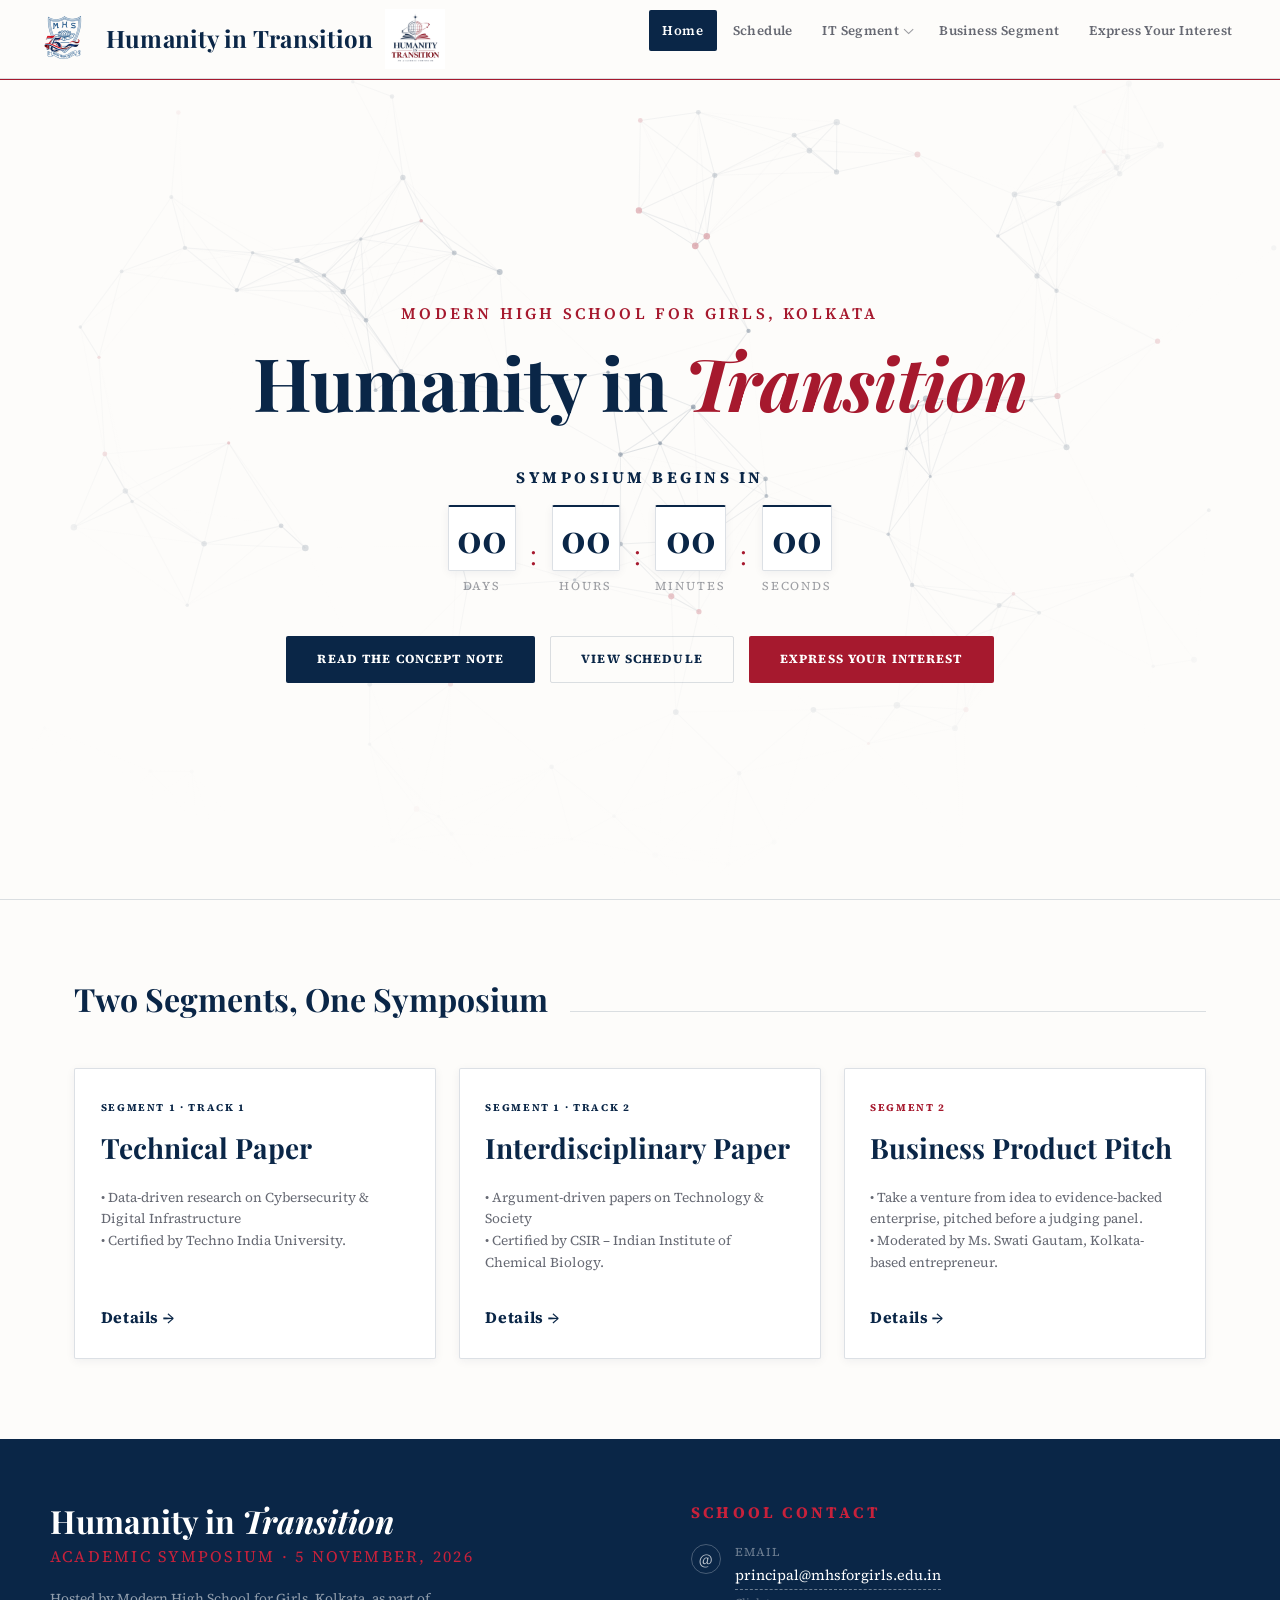
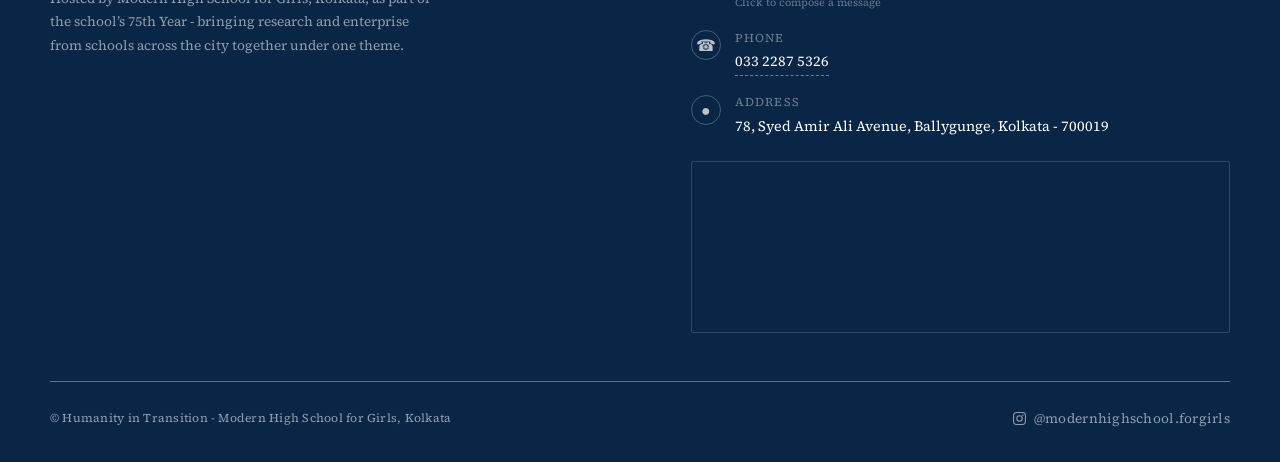
==== index.html @ e7a6ab99 "Add files via upload" ====
<!DOCTYPE html>
<html lang="en">
<head>
  <meta charset="UTF-8">
  <meta name="viewport" content="width=device-width, initial-scale=1.0">
  <title>Humanity in Transition - Academic Symposium</title>
  <meta name="description" content="Humanity in Transition — an Academic Symposium hosted by Modern High School for Girls, Kolkata, for its 75th year. 5 November 2026.">
  <link rel="icon" href="assets/mhs-75-crest-nav.png">
  <link href="https://cdn.jsdelivr.net/npm/bootstrap@5.3.3/dist/css/bootstrap.min.css" rel="stylesheet">
  <link rel="preconnect" href="https://fonts.googleapis.com">
  <link rel="preconnect" href="https://fonts.gstatic.com" crossorigin>
  <link rel="stylesheet" href="style.css">
</head>
<body>
  <nav class="site-nav">
    <div class="navbar">
      <a href="index.html" class="nav-brand">
        <img src="assets/mhs-75-crest-nav.png" alt="Modern High School for Girls — 75th Year Crest" class="nav-crest">
        <div class="nav-brand-text">
          <span class="nav-event-name">Humanity in Transition</span>
        </div>
        <img src="assets/as_logo.jpeg" alt="Academic Symposium Logo" class="nav-crest">
      </a>
      <ul class="nav-links" id="navLinks">
        <li><a href="index.html" class="nav-link active">Home</a></li>
        <li><a href="schedule.html" class="nav-link">Schedule</a></li>
        <li class="nav-dropdown">
          <a class="nav-link">IT Segment <span class="nav-caret"></span></a>
          <div class="nav-dropdown-menu">
            <a href="it-technical.html">
              <span class="dd-title">Technical Track</span>
              <span class="dd-desc">Cybersecurity &amp; Digital Infrastructure</span>
            </a>
            <div class="dd-divider"></div>
            <a href="it-interdisciplinary.html">
              <span class="dd-title">Interdisciplinary Track</span>
              <span class="dd-desc">Technology &amp; Society</span>
            </a>
          </div>
        </li>
        <li><a href="business.html" class="nav-link">Business Segment</a></li>
        <!-- <li><a href="schools.html" class="nav-link">Schools</a></li> -->
        <li><a href="registration.html" class="nav-link">Express Your Interest</a></li>
      </ul>
      <button class="nav-toggle" id="navToggle" onclick="toggleNav()" aria-label="Toggle menu">
        <span></span><span></span><span></span>
      </button>
    </div>
  </nav>
  <div class="page-wrapper">
    <!-- HOME HERO -->
    <section class="home-hero">
      <canvas id="dotfield"></canvas>
      <div class="hero-inner">
        <p class="hero-eyebrow">Modern High School for Girls, Kolkata</p>
        <h1 class="hero-title">Humanity in <em>Transition</em></h1>
        <br>
        <p class="countdown-label">Symposium Begins In</p>
        <div class="countdown">
          <div class="cd-unit"><div class="cd-box"><span class="cd-num" id="cd-days">00</span></div><div class="cd-label">Days</div></div>
          <div class="cd-sep">:</div>
          <div class="cd-unit"><div class="cd-box"><span class="cd-num" id="cd-hours">00</span></div><div class="cd-label">Hours</div></div>
          <div class="cd-sep">:</div>
          <div class="cd-unit"><div class="cd-box"><span class="cd-num" id="cd-mins">00</span></div><div class="cd-label">Minutes</div></div>
          <div class="cd-sep">:</div>
          <div class="cd-unit"><div class="cd-box"><span class="cd-num" id="cd-secs">00</span></div><div class="cd-label">Seconds</div></div>
        </div>

        <div class="hero-btns">
          <a href="assets/humanity-in-transition-concept-note.pdf" target="_blank" rel="noopener" class="btn btn-navy">Read the Concept Note</a>
          <a href="schedule.html" class="btn btn-outline">View Schedule</a>
          <a href="registration.html" class="btn btn-primary">Express Your interest</a>
        </div>
      </div>
    </section>

    <!-- TRACKS -->
    <section class="section">
      <div class="container-wide">
        <div class="section-head">
          <!-- <span class="num">01</span> -->
          <h2 class="section-title">Two Segments, One Symposium</h2>
          <div class="section-line"></div>
        </div>
        <!-- <p class="section-lede">The symposium is held in two parts on a single day - a Research, Technology &amp; Society segment in the morning, and a Business Product Pitch event in the afternoon. Explore each track below.</p> -->

        <div class="track-grid">
          <a class="track-card accent-navy fade-in" href="it-technical.html">
            <span class="track-tag">Segment 1 &middot; Track 1</span>
            <h3 class="track-name">Technical Paper</h3>
            <p class="track-desc">• Data-driven research on Cybersecurity &amp; Digital Infrastructure <br>• Certified by Techno India University.</p>
            <span class="track-arrow">Details &rarr;</span>
          </a>
          <a class="track-card accent-navy fade-in" href="it-interdisciplinary.html">
            <span class="track-tag">Segment 1 &middot; Track 2</span>
            <h3 class="track-name">Interdisciplinary Paper</h3>
            <p class="track-desc">• Argument-driven papers on Technology &amp; Society <br>• Certified by CSIR &ndash; Indian Institute of Chemical Biology.</p>
            <span class="track-arrow">Details &rarr;</span>
          </a>
          <a class="track-card accent-red fade-in" href="business.html">
            <span class="track-tag">Segment 2</span>
            <h3 class="track-name">Business Product Pitch</h3>
            <p class="track-desc">• Take a venture from idea to evidence-backed enterprise, pitched before a judging panel. <br>• Moderated by Ms. Swati Gautam, Kolkata-based entrepreneur.</p>
            <span class="track-arrow">Details &rarr;</span>
          </a>
        </div>
      </div>
    </section>

    <!-- GALLERY -->
    <!-- <section class="gallery-section">
      <div class="gallery-label">
        <p class="section-kicker">Gallery</p> 
        <h2 class="section-title">Moments from MHS</h2>
      </div>
      <div style="overflow:hidden;">
        <div class="marquee-track">
          <div class="gallery-tile placeholder"><span class="ph-mark">&#9670;</span><span class="ph-label">Opening Keynote</span></div>
          <div class="gallery-tile placeholder"><span class="ph-mark">&#9670;</span><span class="ph-label">Research Paper Presentations</span></div>
          <div class="gallery-tile placeholder"><span class="ph-mark">&#9670;</span><span class="ph-label">Business Pitch &amp; Judging</span></div>
          <div class="gallery-tile placeholder"><span class="ph-mark">&#9670;</span><span class="ph-label">MHS Campus</span></div>
          <div class="gallery-tile placeholder"><span class="ph-mark">&#9670;</span><span class="ph-label">75th Year Celebrations</span></div>
          <div class="gallery-tile placeholder"><span class="ph-mark">&#9670;</span><span class="ph-label">Closing Ceremony</span></div>
           duplicate set for seamless loop 
          <div class="gallery-tile placeholder"><span class="ph-mark">&#9670;</span><span class="ph-label">Opening Keynote</span></div>
          <div class="gallery-tile placeholder"><span class="ph-mark">&#9670;</span><span class="ph-label">Research Paper Presentations</span></div>
          <div class="gallery-tile placeholder"><span class="ph-mark">&#9670;</span><span class="ph-label">Business Pitch &amp; Judging</span></div>
          <div class="gallery-tile placeholder"><span class="ph-mark">&#9670;</span><span class="ph-label">MHS Campus</span></div>
          <div class="gallery-tile placeholder"><span class="ph-mark">&#9670;</span><span class="ph-label">75th Year Celebrations</span></div>
          <div class="gallery-tile placeholder"><span class="ph-mark">&#9670;</span><span class="ph-label">Closing Ceremony</span></div>
        </div>
      </div>
    </section> -->

    <!-- PARTICIPATING SCHOOLS -->
    <!-- <section class="schools-preview section-alt">
      <div class="schools-preview-head">
        <p class="section-kicker">20 Schools &middot; One Symposium</p> 
        <h2 class="section-title">Participating Schools</h2>
      </div>

      <div class="schools-marquee-row">
        <div class="schools-marquee-track">
          <div class="school-chip"><span class="chip-name">Modern High School for Girls</span></div>
          <div class="school-chip"><span class="chip-name">Don Bosco Park Circus</span></div>
          <div class="school-chip"><span class="chip-name">La Martiniere for Girls</span></div>
          <div class="school-chip"><span class="chip-name">MP Birla Foundation</span></div>
          <div class="school-chip"><span class="chip-name">Mahadevi Birla World Academy</span></div>
          <div class="school-chip"><span class="chip-name">St. Xavier's Collegiate School</span></div>
          <div class="school-chip"><span class="chip-name">The Heritage School</span></div>
          <div class="school-chip"><span class="chip-name">Calcutta International School</span></div>
          <div class="school-chip"><span class="chip-name">Garden High School</span></div>
          <div class="school-chip"><span class="chip-name">Queen of the Mission School - Salt Lake</span></div>
          <div class="school-chip"><span class="chip-name">Modern High School for Girls</span></div>
          <div class="school-chip"><span class="chip-name">Don Bosco Park Circus</span></div>
          <div class="school-chip"><span class="chip-name">La Martiniere for Girls</span></div>
          <div class="school-chip"><span class="chip-name">MP Birla Foundation</span></div>
          <div class="school-chip"><span class="chip-name">Mahadevi Birla World Academy</span></div>
          <div class="school-chip"><span class="chip-name">St. Xavier's Collegiate School</span></div>
          <div class="school-chip"><span class="chip-name">The Heritage School</span></div>
          <div class="school-chip"><span class="chip-name">Calcutta International School</span></div>
          <div class="school-chip"><span class="chip-name">Garden High School</span></div>
          <div class="school-chip"><span class="chip-name">Queen of the Mission School - Salt Lake</span></div>
        </div>
      </div>
      <div class="schools-marquee-row reverse">
        <div class="schools-marquee-track">
          <div class="school-chip"><span class="chip-name">Modern High School International</span></div>
          <div class="school-chip"><span class="chip-name">La Martiniere for Boys</span></div>
          <div class="school-chip"><span class="chip-name">DPS Ruby Park</span></div>
          <div class="school-chip"><span class="chip-name">Bhavan's Gangabux Kanoria Vidyamandir</span></div>
          <div class="school-chip"><span class="chip-name">Sushila Birla Girls' School</span></div>
          <div class="school-chip"><span class="chip-name">Birla High School</span></div>
          <div class="school-chip"><span class="chip-name">DPS Newtown</span></div>
          <div class="school-chip"><span class="chip-name">South City International School</span></div>
          <div class="school-chip"><span class="chip-name">Vivekananda Mission School</span></div>
          <div class="school-chip"><span class="chip-name">Laxmipat Singhania School</span></div>
          <div class="school-chip"><span class="chip-name">Modern High School International</span></div>
          <div class="school-chip"><span class="chip-name">La Martiniere for Boys</span></div>
          <div class="school-chip"><span class="chip-name">DPS Ruby Park</span></div>
          <div class="school-chip"><span class="chip-name">Bhavan's Gangabux Kanoria Vidyamandir</span></div>
          <div class="school-chip"><span class="chip-name">Sushila Birla Girls' School</span></div>
          <div class="school-chip"><span class="chip-name">Birla High School</span></div>
          <div class="school-chip"><span class="chip-name">DPS Newtown</span></div>
          <div class="school-chip"><span class="chip-name">South City International School</span></div>
          <div class="school-chip"><span class="chip-name">Vivekananda Mission School</span></div>
          <div class="school-chip"><span class="chip-name">Laxmipat Singhania School</span></div>
        </div>
      </div>

      <div class="schools-preview-cta">
        <p>Invitations have gone out to twenty schools across Kolkata to compete across both tracks of the symposium.</p>
        <a href="schools.html" class="btn btn-outline">View All Schools &rarr;</a>
      </div>
    </section> -->

  <footer class="site-footer">
    <div class="footer-inner">
      <div>
        <div class="footer-brand">
          <!-- <img src="assets/mhs-75-crest-nav.png" class="footer-crest" alt="MHS Crest"> -->
          <div>
            <div class="footer-event-name">Humanity in <i>Transition</i></div>
            <div class="footer-event-sub">Academic Symposium &middot; 5 November, 2026</div>
          </div>
        </div>
        <p class="footer-desc">Hosted by Modern High School for Girls, Kolkata, as part of the school&rsquo;s 75th Year - bringing research and enterprise from schools across the city together under one theme.</p>
        <!-- <p class="footer-social-line">Read the <a href="assets/humanity-in-transition-concept-note.pdf" target="_blank" rel="noopener">concept note</a> or view the <a href="schools.html">participating schools</a>.</p> -->
      </div>
      <div class="footer-contact">
        <h4>School Contact</h4>
        <div class="contact-rows">
          <div class="contact-row">
            <span class="contact-icon">@</span>
            <div class="contact-body">
              <span class="contact-label">Email</span>
              <a href="mailto:principal@mhsforgirls.edu.in?subject=Humanity%20in%20Transition%20%E2%80%94%20Enquiry" class="contact-value link">principal@mhsforgirls.edu.in</a>
              <span class="contact-hint">Click to compose a message</span>
            </div>
          </div>
          <div class="contact-row">
            <span class="contact-icon">&#9742;</span>
            <div class="contact-body">
              <span class="contact-label">Phone</span>
              <a href="tel:+913322875326" class="contact-value link">033 2287 5326</a>
            </div>
          </div>
          <div class="contact-row">
            <span class="contact-icon">&#9679;</span>
            <div class="contact-body">
              <span class="contact-label">Address</span>
              <span class="contact-value">78, Syed Amir Ali Avenue, Ballygunge, Kolkata - 700019</span>
            </div>
          </div>
        </div>
        <div class="footer-map">
          <iframe src="https://www.google.com/maps?q=Modern+High+School+for+Girls,+78+Syed+Amir+Ali+Avenue,+Ballygunge,+Kolkata,+700019&output=embed" loading="lazy" referrerpolicy="no-referrer-when-downgrade" title="Modern High School for Girls location map"></iframe>
        </div>
      </div>
    </div>
    <div class="footer-bottom">
      <span class="footer-copy">&copy; Humanity in Transition - Modern High School for Girls, Kolkata</span>
      <a href="https://www.instagram.com/modernhighschool.forgirls/" target="_blank" rel="noopener" class="footer-handle">
        <svg class="insta-icon" viewBox="0 0 24 24" fill="none" stroke="currentColor" stroke-width="1.7">
          <rect x="2.5" y="2.5" width="19" height="19" rx="5"/>
          <circle cx="12" cy="12" r="4.3"/>
          <circle cx="17.4" cy="6.6" r="1.1" fill="currentColor" stroke="none"/>
        </svg>
        @modernhighschool.forgirls
      </a>
    </div>
  </footer>
  </div>
  <script src="https://cdn.jsdelivr.net/npm/bootstrap@5.3.3/dist/js/bootstrap.bundle.min.js"></script>
  <script src="common.js"></script>
  <script>startCountdown('2026-11-05T09:00:00+05:30');</script>
</body>
</html>
---- style.css ----
@import url('https://fonts.googleapis.com/css2?family=Playfair+Display:ital,wght@0,500;0,600;0,700;0,900;1,500;1,600&family=Source+Serif+4:ital,wght@0,400;0,500;0,600;0,700;1,400&display=swap');

/* =====================================================
   TOKENS
===================================================== */
:root {
  --white:      #ffffff;
  --paper:      #fdfcfa;
  --paper-2:    #f6f4ef;
  --ink:        #171c2b;
  --ink-soft:   rgba(23,28,43,0.66);
  --ink-dim:    rgba(23,28,43,0.42);

  --navy:       #0a2647;
  --navy-mid:   #123b66;
  --navy-soft:  rgba(10,38,71,0.08);
  --blue:       #1f4e89;

  --red:        #a6192e;
  --red-dark:   #7d0f21;
  --red-light:  #c8213b;
  --red-light-very:  #eb9aa6;
  --red-soft:   rgba(166,25,46,0.08);

  --line:       rgba(10,38,71,0.14);
  --line-soft:  rgba(10,38,71,0.08);

  --font-display: 'Playfair Display', 'Times New Roman', serif;
  --font-body:    'Source Serif 4', 'Georgia', serif;

  --shadow-sm: 0 2px 10px rgba(10,38,71,0.06);
  --shadow-md: 0 10px 30px rgba(10,38,71,0.10);
  --shadow-lg: 0 24px 60px rgba(10,38,71,0.14);
}

*, *::before, *::after { box-sizing: border-box; margin: 0; padding: 0; }
html { scroll-behavior: smooth; }
body {
  font-family: var(--font-body);
  background: var(--paper);
  color: var(--ink);
  overflow-x: hidden;
  -webkit-font-smoothing: antialiased;
  line-height: 1.65;
}
img { max-width: 100%; display: block; }
a { color: inherit; }
::selection { background: var(--red); color: var(--white); }

.container-narrow { max-width: 860px; margin: 0 auto; padding: 0 1.5rem; }
.container-wide   { max-width: 1180px; margin: 0 auto; padding: 0 1.5rem; }

/* =====================================================
   NAVIGATION
===================================================== */
.site-nav {
  position: fixed; top: 0; left: 0; right: 0; z-index: 1000;
  background: rgba(253,252,250,0.98);
  border-bottom: 1px solid var(--line);
  box-shadow: 0 1px 0 var(--red);
}
.site-nav .navbar {
  max-width: 1260px; margin: 0 auto;
  padding: 0.55rem 1.5rem;
  display: flex; align-items: center; justify-content: space-between;
  min-height: 76px;
}
.nav-brand {
  display: flex; align-items: center; gap: 0.75rem;
  text-decoration: none; flex-shrink: 0;
}
.nav-crest { height: 60px; width: 60px; object-fit: contain; flex-shrink: 0; }
.nav-brand-text { display: flex; flex-direction: column; line-height: 1.15; }
.nav-event-name {
  font-family: var(--font-display); font-weight: 700;
  font-size: 1.5rem; color: var(--navy); letter-spacing: 0.01em;
}
.nav-event-sub {
  font-size: 0.62rem; letter-spacing: 0.14em; text-transform: uppercase;
  color: var(--red); font-weight: 600; margin-top: 1px;
}

.nav-links {
  display: flex; align-items: center; gap: 0.15rem; list-style: none;
}
.nav-links > li { position: relative; }
.nav-links a.nav-link {
  display: inline-block;
  color: var(--ink-soft); text-decoration: none;
  font-size: 0.82rem; font-weight: 600;
  letter-spacing: 0.03em;
  padding: 0.6rem 0.85rem;
  border-radius: 2px;
  transition: color 0.2s, background 0.2s;
}
.nav-links a.nav-link:hover { color: var(--navy); background: var(--navy-soft); }
.nav-links a.nav-link.active { color: var(--white); background: var(--navy); }

/* dropdown */
.nav-dropdown { position: relative; }
.nav-dropdown > .nav-link {
  display: inline-flex; align-items: center; gap: 0.35rem;
  cursor: pointer;
}
.nav-caret { display: inline-block; width: 7px; height: 7px; border-right: 1.5px solid currentColor; border-bottom: 1.5px solid currentColor; transform: rotate(45deg) translateY(-3px); transition: transform 0.2s; opacity: 0.65; flex-shrink: 0; }
.nav-dropdown:hover .nav-caret, .nav-dropdown.open .nav-caret { transform: rotate(-135deg) translateY(2px); }
.nav-dropdown-menu {
  position: absolute; top: calc(100% + 10px); left: 50%; transform: translateX(-50%) translateY(4px);
  background: var(--white);
  border: 1px solid var(--line);
  border-top: 2px solid var(--red);
  box-shadow: var(--shadow-lg);
  min-width: 260px;
  padding: 0.5rem;
  opacity: 0; visibility: hidden; pointer-events: none;
  transition: opacity 0.18s ease, transform 0.18s ease, visibility 0.18s;
  z-index: 20;
}
.nav-dropdown:hover .nav-dropdown-menu,
.nav-dropdown.open .nav-dropdown-menu {
  opacity: 1; visibility: visible; pointer-events: auto; transform: translateX(-50%) translateY(0);
}
.nav-dropdown-menu a {
  display: flex; flex-direction: column; gap: 0.15rem;
  padding: 0.75rem 0.9rem; text-decoration: none; border-radius: 2px;
  transition: background 0.15s;
}
.nav-dropdown-menu a:hover { background: var(--paper-2); }
.nav-dropdown-menu .dd-title {
  font-family: var(--font-display); font-weight: 700; font-size: 0.95rem; color: var(--navy);
}
.nav-dropdown-menu .dd-desc { font-size: 0.72rem; color: var(--ink-dim); line-height: 1.4; }
.nav-dropdown-menu .dd-divider { height: 1px; background: var(--line-soft); margin: 0.3rem 0.2rem; }

.nav-toggle {
  display: none; flex-direction: column; gap: 5px;
  width: 30px; height: 30px; align-items: center; justify-content: center;
  border: none; background: none; cursor: pointer; flex-shrink: 0;
}
.nav-toggle span { width: 22px; height: 2px; background: var(--navy); border-radius: 2px; transition: all 0.25s; }
.nav-toggle.is-open span:nth-child(1) { transform: translateY(7px) rotate(45deg); }
.nav-toggle.is-open span:nth-child(2) { opacity: 0; }
.nav-toggle.is-open span:nth-child(3) { transform: translateY(-7px) rotate(-45deg); }

.page-wrapper { padding-top: 76px; min-height: 100vh; }

/* =====================================================
   HOME HERO
===================================================== */
.home-hero {
  position: relative;
  min-height: calc(100vh - 76px);
  display: flex; align-items: center;
  background: var(--paper);
  border-bottom: 1px solid var(--line);
  overflow: hidden;
  padding: 3.5rem 1.5rem 3rem;
}
.home-hero canvas#dotfield { position: absolute; inset: 0; width: 100%; height: 100%; z-index: 0; }
.home-hero::after {
  content: '';
  position: absolute; inset: 0;
  background: radial-gradient(ellipse 70% 60% at 50% 38%, rgba(253,252,250,0.35) 0%, rgba(253,252,250,0.92) 72%, var(--paper) 100%);
  z-index: 1; pointer-events: none;
}
.hero-inner {
  position: relative; z-index: 2;
  max-width: 900px; margin: 0 auto; text-align: center;
}
.hero-crest { height: 118px; width: 118px; object-fit: contain; margin: 0 auto 1.4rem; }
.hero-eyebrow {
  font-size: 1rem; letter-spacing: 0.2em; text-transform: uppercase;
  color: var(--red); font-weight: 600; margin-bottom: 1rem;
}
.hero-title {
  font-family: var(--font-display); font-weight: 700;
  font-size: clamp(2.6rem, 6.4vw, 4.6rem);
  color: var(--navy); line-height: 1.06; letter-spacing: -0.01em;
  margin-bottom: 1.1rem;
}
.hero-title em { font-style: italic; color: var(--red); }
.hero-rule {
  width: 72px; height: 3px; margin: 0 auto 1.3rem; background: var(--red);
  position: relative;
}
.hero-rule::before, .hero-rule::after {
  content: ''; position: absolute; top: -2px; width: 5px; height: 7px; background: var(--navy);
}
.hero-rule::before { left: -14px; } .hero-rule::after { right: -14px; }
.hero-subtitle {
  font-size: 1.08rem; color: var(--ink-soft); line-height: 1.75;
  max-width: 620px; margin: 0 auto 0.6rem;
}
.hero-meta {
  font-size: 0.88rem; color: var(--ink-dim);
  letter-spacing: 0.03em; margin-bottom: 2.4rem;
}
.hero-meta strong { color: var(--navy); font-weight: 600; }

.countdown-label {
  font-size: 1rem; letter-spacing: 0.22em; text-transform: uppercase;
  color: var(--navy); font-weight: 700; margin-bottom: 0.9rem;
}
.countdown { display: flex; gap: 0.9rem; justify-content: center; margin-bottom: 2.4rem; }
.cd-unit { text-align: center; }
.cd-box {
  background: var(--white);
  border: 1px solid var(--line);
  border-top: 2px solid var(--navy);
  border-radius: 2px; padding: 0.7rem 0.4rem 0.6rem; min-width: 68px;
  box-shadow: var(--shadow-sm);
}
.cd-num {
  font-family: var(--font-display); font-weight: 700;
  font-size: clamp(1.6rem, 4vw, 2.4rem); color: var(--navy); line-height: 1;
}
.cd-sep { font-family: var(--font-display); font-size: 1.6rem; color: var(--red); align-self: center; padding-top: 0.4rem; }
.cd-label { font-size: 0.75rem; letter-spacing: 0.16em; text-transform: uppercase; color: var(--ink-dim); margin-top: 0.4rem; }

.hero-btns { display: flex; gap: 0.9rem; justify-content: center; flex-wrap: wrap; }
.btn {
  display: inline-flex; align-items: center; gap: 0.5rem;
  padding: 0.85rem 1.9rem; border-radius: 2px;
  font-size: 0.78rem; font-weight: 700; letter-spacing: 0.09em; text-transform: uppercase;
  text-decoration: none; cursor: pointer; transition: all 0.2s; border: 1px solid transparent;
}
.btn-primary { background: var(--red); color: var(--white); }
.btn-primary:hover { background: var(--red-dark); }
.btn-navy { background: var(--navy); color: var(--white); }
.btn-navy:hover { background: var(--navy-mid); }
.btn-outline { background: transparent; color: var(--navy); border-color: var(--line); }
.btn-outline:hover { border-color: var(--navy); background: var(--navy-soft); }
.btn-outline-white { background: transparent; color: var(--white); border-color: rgba(255,255,255,0.4); }
.btn-outline-white:hover { border-color: var(--white); background: rgba(255,255,255,0.08); }
.btn-block { width: 100%; justify-content: center; }

/* =====================================================
   SECTION SCAFFOLDING
===================================================== */
.section { padding: 5rem 1.5rem; }
.section-tight { padding: 3.5rem 1.5rem; }
.section-alt { background: var(--paper-2); border-top: 1px solid var(--line); border-bottom: 1px solid var(--line); }
.section-navy { background: var(--navy); color: rgba(255,255,255,0.92); }
.section-head { display: flex; align-items: baseline; gap: 1.4rem; margin-bottom: 2.6rem; }
.section-head .num { font-family: var(--font-display); font-weight: 700; font-size: 1.1rem; color: var(--red); flex-shrink: 0; }
.section-title {
  font-family: var(--font-display); font-weight: 700;
  font-size: clamp(1.5rem, 3vw, 2rem); color: var(--navy);
}
.section-navy .section-title { color: var(--white); }
.section-line { flex: 1; height: 1px; background: var(--line); }
.section-navy .section-line { background: rgba(255,255,255,0.18); }
.section-kicker {
  font-size: 0.72rem; letter-spacing: 0.2em; text-transform: uppercase;
  color: var(--red); font-weight: 700; margin-bottom: 0.7rem;
}
.section-lede { color: var(--ink-soft); font-size: 1rem; max-width: 680px; margin-bottom: 2.4rem; line-height: 1.75; }

/* =====================================================
   TRACK CARDS (home)
===================================================== */
.track-grid { display: grid; grid-template-columns: repeat(3, 1fr); gap: 1.4rem; }
.track-card {
  background: var(--white); border: 1px solid var(--line);
  border-radius: 2px; padding: 1.9rem 1.6rem 1.7rem;
  text-decoration: none; display: flex; flex-direction: column; gap: 0.9rem;
  position: relative; overflow: hidden;
  transition: transform 0.25s ease, box-shadow 0.25s ease, border-color 0.25s ease;
  box-shadow: var(--shadow-sm);
}
.track-card::before {
  content: ''; position: absolute; top: 0; left: 0; right: 0; height: 3px; background: var(--navy);
  transform: scaleX(0); transform-origin: left; transition: transform 0.3s ease;
}
.track-card:hover { transform: translateY(-5px); box-shadow: var(--shadow-md); border-color: rgba(10,38,71,0.22); }
.track-card:hover::before { transform: scaleX(1); }
.track-card.accent-red::before { background: var(--red); }
.track-tag {
  font-size: 0.64rem; letter-spacing: 0.16em; text-transform: uppercase; font-weight: 700;
  color: var(--red); 
}
.track-card.accent-navy .track-tag { color: var(--navy); }
.track-name {
  font-family: var(--font-display); font-weight: 700; font-size: 1.75rem; color: var(--navy); line-height: 1.2;
}
.track-desc { font-size: 0.85rem; color: var(--ink-soft); line-height: 1.6; flex: 1; }
.track-arrow { font-size: 1rem; font-weight: 700; color: var(--navy); letter-spacing: 0.04em; }

/* =====================================================
   GALLERY MARQUEE
===================================================== */
.gallery-section { padding: 4rem 0; background: var(--navy); overflow: hidden; }
.gallery-label { text-align: center; margin-bottom: 2rem; }
.gallery-label .section-kicker { color: rgba(255,255,255,0.55); }
.gallery-label .section-title { color: var(--white); }
.marquee-track { display: flex; gap: 1.1rem; width: max-content; animation: marquee 38s linear infinite; }
.marquee-track:hover { animation-play-state: paused; }
@keyframes marquee { 0% { transform: translateX(0); } 100% { transform: translateX(-50%); } }
.gallery-tile {
  width: 300px; height: 210px; border-radius: 2px; flex-shrink: 0; position: relative;
  overflow: hidden; border: 1px solid rgba(255,255,255,0.14);
  display: flex; align-items: flex-end; padding: 1rem;
}
.gallery-tile img { position: absolute; inset: 0; width: 100%; height: 100%; object-fit: cover; opacity: 0.9; }
.gallery-tile .tile-caption {
  position: relative; z-index: 1; font-size: 0.68rem; letter-spacing: 0.08em;
  text-transform: uppercase; color: rgba(255,255,255,0.9); font-weight: 600;
  text-shadow: 0 1px 6px rgba(0,0,0,0.6);
}
.gallery-tile.placeholder {
  align-items: center; justify-content: center; flex-direction: column; gap: 0.4rem;
}
.gallery-tile.placeholder .ph-mark { font-family: var(--font-display); font-size: 1.6rem; color: rgba(255,255,255,0.28); }
.gallery-tile.placeholder .ph-label {
  font-size: 0.62rem; letter-spacing: 0.14em; text-transform: uppercase; color: rgba(255,255,255,0.4);
}

/* =====================================================
   CONCEPT NOTE PANEL
===================================================== */
.concept-panel {
  display: flex; align-items: center; justify-content: space-between; gap: 2rem;
  background: var(--white); border: 1px solid var(--line); border-left: 4px solid var(--red);
  padding: 2rem 2.4rem; box-shadow: var(--shadow-sm); flex-wrap: wrap;
}
.concept-panel .cp-text h3 {
  font-family: var(--font-display); font-weight: 700; font-size: 1.3rem; color: var(--navy); margin-bottom: 0.4rem;
}
.concept-panel .cp-text p { font-size: 0.86rem; color: var(--ink-soft); max-width: 480px; }

/* =====================================================
   SCHOOLS PREVIEW (home) — scrolling name strip
===================================================== */
.schools-preview { padding: 4.4rem 0; overflow: hidden; }
.schools-preview-head { text-align: center; margin-bottom: 2.2rem; }
.schools-marquee-row { overflow: hidden; margin-bottom: 2.4rem; }
.schools-marquee-row.reverse .schools-marquee-track { animation-direction: reverse; }
.schools-marquee-track {
  display: flex; gap: 0.9rem; width: max-content;
  animation: marquee 60s linear infinite;
}
.schools-marquee-row:hover .schools-marquee-track { animation-play-state: paused; }
.school-chip {
  display: flex; align-items: center; gap: 0.6rem;
  background: var(--white); border: 1px solid var(--line);
  border-radius: 2px; padding: 0.75rem 1.3rem; flex-shrink: 0;
  white-space: nowrap;
}
.school-chip .chip-index {
  font-family: var(--font-display); font-weight: 700; font-size: 0.75rem; color: var(--red);
}
.school-chip .chip-name { font-size: 0.86rem; color: var(--navy); font-weight: 600; }
.school-chip.host { background: var(--navy); border-color: var(--navy); }
.school-chip.host .chip-index { color: var(--red-light); }
.school-chip.host .chip-name { color: var(--white); }
.schools-preview-cta { text-align: center; }
.schools-preview-cta p { font-size: 0.88rem; color: var(--ink-soft); margin-bottom: 1.2rem; }

/* =====================================================
   STATS STRIP
===================================================== */
.stats-strip { display: grid; grid-template-columns: repeat(4, 1fr); gap: 1px; background: var(--line); border: 1px solid var(--line); }
.stat-cell { background: var(--white); padding: 2rem 1.5rem; text-align: center; }
.stat-num { font-family: var(--font-display); font-weight: 700; font-size: 2.4rem; color: var(--navy); line-height: 1; }
.stat-label { font-size: 0.68rem; letter-spacing: 0.12em; text-transform: uppercase; color: var(--ink-dim); margin-top: 0.6rem; }

/* =====================================================
   FOOTER
===================================================== */
.site-footer { background: var(--navy); color: rgba(255,255,255,0.72); padding: 4rem 1.5rem 0; }
.footer-inner {
  max-width: 1180px; margin: 0 auto;
  display: grid; grid-template-columns: 1.1fr 1fr; gap: 3rem; align-items: start;
  padding-bottom: 3rem;
}
.footer-brand { display: flex; align-items: center; gap: 0.9rem; margin-bottom: 1.1rem; }
.footer-crest { height: 52px; width: 52px; object-fit: contain; }
.footer-event-name { font-family: var(--font-display); font-weight: 700; font-size: 2rem; color: var(--white); line-height: 1.15; }
.footer-event-sub { font-size: 1rem; letter-spacing: 0.14em; text-transform: uppercase; color: var(--red-light); margin-top: 0.2rem; }
.footer-desc { font-size: 0.85rem; line-height: 1.75; color: rgba(255,255,255,0.55); max-width: 380px; margin-bottom: 1.4rem; }
.footer-social-line { font-size: 1rem; color: rgba(255,255,255,0.55); }
.footer-social-line a { color: var(--white); text-decoration: none; border-bottom: 1px solid rgba(255,255,255,0.35); transition: border-color 0.2s; }
.footer-social-line a:hover { border-color: var(--red-light); }

.footer-contact h4 {
  font-size: 1rem; letter-spacing: 0.2em; text-transform: uppercase; color: var(--red-light);
  font-weight: 700; margin-bottom: 1.3rem;
}
.contact-rows { display: flex; flex-direction: column; gap: 1.1rem; margin-bottom: 1.4rem; }
.contact-row { display: flex; gap: 0.85rem; align-items: flex-start; }
.contact-icon {
  width: 30px; height: 30px; border: 1px solid rgba(255,255,255,0.25); border-radius: 50%;
  display: flex; align-items: center; justify-content: center; flex-shrink: 0; margin-top: 0.1rem;
  font-size: 1rem;
}
.contact-row .contact-body { display: flex; flex-direction: column; gap: 0.1rem; }
.contact-label { font-size: 0.75rem; letter-spacing: 0.1em; text-transform: uppercase; color: rgba(255,255,255,0.4); }
.contact-value { font-size: 0.9rem; color: var(--white); text-decoration: none; }
.contact-value.link { border-bottom: 1px dashed rgba(255,255,255,0.4); padding-bottom: 1px; transition: border-color 0.2s, color 0.2s; }
.contact-value.link:hover { border-color: var(--red-light); color: var(--red-light); }
.contact-hint { font-size: 0.66rem; color: rgba(255,255,255,0.38); margin-top: 0.15rem; }

.footer-map { border: 1px solid rgba(255,255,255,0.16); border-radius: 2px; overflow: hidden; margin-top: 0.4rem; }
.footer-map iframe { width: 100%; height: 170px; display: block; filter: grayscale(0.35) contrast(1.05); }

.footer-bottom {
  max-width: 1180px; margin: 0 auto; padding: 1.6rem 0 2rem;
  border-top: 1px solid rgba(255,255,255,0.35);
  display: flex; justify-content: space-between; align-items: center; flex-wrap: wrap; gap: 0.7rem;
}
.footer-copy { font-size: 0.75rem; color: rgba(255,255,255,0.55); letter-spacing: 0.02em; }
.footer-handle-wrap { display: flex; align-items: center; gap: 0.5rem; }
.footer-handle {
  display: inline-flex; align-items: center; gap: 0.45rem;
  font-size: 0.85rem; color: rgba(255,255,255,0.55); letter-spacing: 0.02em;
  text-decoration: none; transition: color 0.2s;
}
.footer-handle:hover { color: var(--white); }
.footer-handle .insta-icon { width: 15px; height: 15px; flex-shrink: 0; }
.footer-handle strong { color: var(--white); font-weight: 600; }

/* =====================================================
   SUB-PAGE HERO (tracks / schedule / registration / schools)
===================================================== */
.page-hero {
  background: var(--navy); color: var(--white);
  padding: 3.6rem 1.5rem 2.6rem; border-bottom: 3px solid var(--red);
  position: relative; overflow: hidden;
}
.page-hero-inner { max-width: 1180px; margin: 0 auto; position: relative; z-index: 1; }
.back-link {
  display: inline-flex; align-items: center; gap: 0.4rem;
  color: rgba(255,255,255,0.55); text-decoration: none;
  font-size: 0.72rem; letter-spacing: 0.1em; text-transform: uppercase;
  margin-bottom: 1.4rem; transition: color 0.2s;
}
.back-link:hover { color: var(--white); }
.page-eyebrow {
  display: inline-block; font-size: 0.72rem; letter-spacing: 0.18em; text-transform: uppercase;
  font-weight: 700; color: var(--red-light-very);
  padding-bottom: 0.5rem; border-bottom: 2px solid var(--red-light-very); margin-bottom: 0.9rem;
}
.page-title { font-family: var(--font-display); font-weight: 700; font-size: clamp(2.1rem, 5vw, 3.1rem); line-height: 1.08; margin-bottom: 0.9rem; }
.page-lede { color: rgba(255,255,255,0.7); font-size: 0.96rem; max-width: 640px; line-height: 1.7; }
.page-stats { display: flex; flex-wrap: wrap; gap: 0.6rem; margin-top: 1.6rem; }
.stat-pill {
  background: rgba(255,255,255,0.08); border: 1px solid rgba(255,255,255,0.18);
  border-radius: 2px; padding: 0.5rem 1rem; font-size: 0.78rem; color: rgba(255,255,255,0.85);
}
.stat-pill strong { color: var(--white); }

.page-content { max-width: 900px; margin: 0 auto; padding: 3.4rem 1.5rem 5rem; }
.page-content.wide { max-width: 1180px; }

.content-block { margin-bottom: 3.2rem; }
.content-block h3 {
  font-family: var(--font-display); font-weight: 700; font-size: 1.25rem; color: var(--navy);
  margin-bottom: 1.3rem; padding-bottom: 0.7rem; border-bottom: 1px solid var(--line);
}
.content-block .block-note { font-size: 0.85rem; color: var(--ink-soft); margin-bottom: 1.2rem; line-height: 1.75; }

.rules-list { list-style: none; display: flex; flex-direction: column; gap: 1rem; counter-reset: rule; }
.rules-list li {
  display: flex; gap: 1rem; font-size: 0.92rem; line-height: 1.7; color: var(--ink-soft);
  counter-increment: rule;
}
.rules-list li::before {
  content: counter(rule); flex-shrink: 0; font-family: var(--font-display); font-weight: 700;
  color: var(--red); font-size: 0.8rem; width: 22px; height: 22px; border: 1px solid var(--red);
  border-radius: 50%; display: flex; align-items: center; justify-content: center; margin-top: 0.15rem;
}
.rules-list.plain li::before { content: '—'; border: none; color: var(--navy); width: auto; }

.judging-grid { display: grid; grid-template-columns: repeat(auto-fill, minmax(200px, 1fr)); gap: 0.9rem; }
.judging-item { background: var(--white); border: 1px solid var(--line); border-left: 3px solid var(--navy); padding: 1rem 1.2rem; }
.judging-item .num { font-family: var(--font-display); font-weight: 700; font-size: 1.3rem; color: rgba(10,38,71,0.22); line-height: 1; margin-bottom: 0.35rem; }
.judging-item p { font-size: 0.83rem; font-weight: 600; color: var(--ink); line-height: 1.4; }

.approach-grid { display: grid; grid-template-columns: repeat(auto-fit, minmax(260px, 1fr)); gap: 1.1rem; }
.approach-card { background: var(--white); border: 1px solid var(--line); padding: 1.4rem 1.5rem; border-top: 3px solid var(--red); }
.approach-card h4 { font-family: var(--font-display); font-size: 1.02rem; color: var(--navy); margin-bottom: 0.55rem; }
.approach-card p { font-size: 0.83rem; color: var(--ink-soft); line-height: 1.65; }

.question-list { list-style: none; display: flex; flex-direction: column; gap: 0.9rem; }
.question-list li {
  font-size: 0.88rem; color: var(--ink-soft); line-height: 1.65; padding: 0.9rem 1.1rem;
  background: var(--paper-2); border-left: 3px solid var(--navy); font-style: italic;
}

.template-steps { list-style: none; counter-reset: step; display: flex; flex-direction: column; }
.template-steps li {
  counter-increment: step; display: flex; gap: 1rem; padding: 0.85rem 0; font-size: 0.88rem; color: var(--ink-soft);
  border-bottom: 1px solid var(--line-soft);
}
.template-steps li:last-child { border-bottom: none; }
.template-steps li::before {
  content: counter(step, decimal-leading-zero); font-family: var(--font-display); font-weight: 700;
  color: var(--navy); font-size: 0.82rem; flex-shrink: 0; width: 28px;
}

.mandatory-grid { display: grid; grid-template-columns: repeat(auto-fill, minmax(230px, 1fr)); gap: 0.9rem; }
.mandatory-item { background: var(--white); border: 1px solid var(--line); padding: 1.1rem 1.2rem; display: flex; gap: 0.8rem; align-items: flex-start; }
.mandatory-item .m-mark { color: var(--red); font-family: var(--font-display); font-weight: 700; flex-shrink: 0; }
.mandatory-item .m-body strong { display: block; font-size: 0.85rem; color: var(--navy); margin-bottom: 0.15rem; }
.mandatory-item .m-body span { font-size: 0.78rem; color: var(--ink-dim); line-height: 1.5; }

/* =====================================================
   TIMELINE (registration)
===================================================== */
.timeline { position: relative; padding-left: 2.4rem; }
.timeline::before { content: ''; position: absolute; left: 9px; top: 6px; bottom: 6px; width: 2px; background: var(--line); }
.timeline-item { position: relative; padding-bottom: 2.2rem; }
.timeline-item:last-child { padding-bottom: 0; }
.timeline-item::before {
  content: ''; position: absolute; left: -2.4rem; top: 2px; width: 18px; height: 18px;
  border-radius: 50%; background: var(--white); border: 3px solid var(--navy);
}
.timeline-item.milestone::before { border-color: var(--red); background: var(--red); }
.timeline-date {
  font-family: var(--font-display); font-weight: 700; font-size: 0.98rem; color: var(--red); margin-bottom: 0.25rem;
}
.timeline-item.milestone .timeline-date { color: var(--navy); }
.timeline-title { font-size: 0.98rem; font-weight: 600; color: var(--navy); margin-bottom: 0.2rem; }
.timeline-desc { font-size: 0.83rem; color: var(--ink-soft); line-height: 1.55; }

.reg-cta-box {
  background: var(--white); border: 1px solid var(--line); border-top: 4px solid var(--navy);
  padding: 2.2rem; text-align: center; box-shadow: var(--shadow-sm); margin-bottom: 3rem;
}
.reg-cta-box h3 { font-family: var(--font-display); font-size: 1.35rem; color: var(--navy); margin-bottom: 0.6rem; }
.reg-cta-box p { font-size: 0.87rem; color: var(--ink-soft); max-width: 480px; margin: 0 auto 1.5rem; line-height: 1.7; }

/* =====================================================
   SCHEDULE TABLE
===================================================== */
.schedule-part { margin-bottom: 3.2rem; }
.schedule-part-head { display: flex; align-items: center; gap: 1rem; margin-bottom: 1.2rem; }
.part-badge {
  font-family: var(--font-display); font-weight: 700; font-size: 0.78rem; color: var(--white);
  background: var(--navy); padding: 0.35rem 0.9rem; letter-spacing: 0.06em;
}
.part-badge.red { background: var(--red); }
.schedule-part-title { font-family: var(--font-display); font-weight: 700; font-size: 1.2rem; color: var(--navy); }
.schedule-table { width: 100%; border-collapse: collapse; background: var(--white); border: 1px solid var(--line); }
.schedule-table tr { border-bottom: 1px solid var(--line-soft); }
.schedule-table tr:last-child { border-bottom: none; }
.schedule-table td { padding: 1rem 1.3rem; font-size: 0.87rem; color: var(--ink-soft); vertical-align: top; }
.schedule-table td.time-col {
  font-family: var(--font-display); font-weight: 700; color: var(--navy); white-space: nowrap; width: 150px;
  border-right: 1px solid var(--line-soft);
}
.schedule-table td ul { list-style: none; display: flex; flex-direction: column; gap: 0.35rem; }
.schedule-table td ul li::before { content: '— '; color: var(--red); }
.schedule-note {
  font-size: 0.8rem; color: var(--ink-dim); font-style: italic; margin-top: 0.9rem; line-height: 1.6;
}

/* =====================================================
   SCHOOLS GRID
===================================================== */
.schools-grid { display: grid; grid-template-columns: repeat(4, 1fr); gap: 1.3rem; }
.school-card {
  background: var(--white); border: 1px solid var(--line);
  padding: 1.6rem 1.2rem; text-align: center;
  display: flex; flex-direction: column; align-items: center; gap: 0.9rem;
  transition: box-shadow 0.2s, transform 0.2s;
}
.school-card:hover { box-shadow: var(--shadow-md); transform: translateY(-3px); }
.school-logo-slot {
  width: 84px; height: 84px; border-radius: 50%;
  background: var(--paper-2); border: 1px dashed var(--line);
  display: flex; align-items: center; justify-content: center;
  font-family: var(--font-display); font-size: 1.6rem; color: var(--ink-dim);
}
.school-logo-slot img { width: 100%; height: 100%; object-fit: contain; border-radius: 50%; }
.school-name-slot { font-size: 0.75rem; letter-spacing: 0.08em; text-transform: uppercase; color: var(--ink-dim); min-height: 2.4em; display: flex; align-items: center; justify-content: center; }
.school-index { font-size: 0.62rem; color: var(--red); font-weight: 700; letter-spacing: 0.1em; }

/* =====================================================
   FADE-IN (single orchestrated reveal)
===================================================== */
.fade-in { opacity: 0; transform: translateY(14px); transition: opacity 0.6s ease, transform 0.6s ease; }
.fade-in.visible { opacity: 1; transform: none; }

/* =====================================================
   RESPONSIVE
===================================================== */
@media (max-width: 1100px) {
  .track-grid { grid-template-columns: repeat(2, 1fr); }
  .schools-grid { grid-template-columns: repeat(3, 1fr); }
  .stats-strip { grid-template-columns: repeat(2, 1fr); }
}

@media (max-width: 980px) {
  .nav-links { display: none; }
  .nav-links.is-open {
    display: flex; flex-direction: column; align-items: stretch; gap: 0;
    position: fixed; top: 76px; left: 0; right: 0; bottom: 0;
    background: var(--paper); overflow-y: auto;
    padding: 0.5rem 1.2rem 2rem; border-top: 1px solid var(--line);
    z-index: 999;
  }
  .nav-links.is-open > li { width: 100%; }
  .nav-links.is-open a.nav-link { display: block; width: 100%; padding: 0.9rem 0.4rem; font-size: 0.92rem; border-bottom: 1px solid var(--line-soft); border-radius: 0; }
  .nav-links.is-open .nav-dropdown-menu {
    position: static; transform: none; opacity: 1; visibility: visible; pointer-events: auto;
    box-shadow: none; border: none; border-left: 2px solid var(--line); margin: 0 0 0.5rem 0.8rem; padding: 0;
    display: none;
  }
  .nav-links.is-open .nav-dropdown.open .nav-dropdown-menu { display: block; }
  .nav-toggle { display: flex; }
  .footer-inner { grid-template-columns: 1fr; }
}

@media (max-width: 760px) {
  .track-grid { grid-template-columns: 1fr; }
  .schools-grid { grid-template-columns: repeat(2, 1fr); }
  .stats-strip { grid-template-columns: repeat(2, 1fr); }
  .concept-panel { flex-direction: column; align-items: flex-start; text-align: left; }
  .footer-bottom { flex-direction: column; align-items: flex-start; }
  .schedule-table td { padding: 0.85rem 0.9rem; font-size: 0.82rem; }
  .schedule-table td.time-col { width: 110px; }
}

@media (max-width: 600px) {
  .site-nav .navbar { padding: 0.5rem 1rem; min-height: 66px; }
  .page-wrapper { padding-top: 66px; }
  .nav-links.is-open { top: 66px; }
  .nav-event-name { font-size: 1.5rem; }
  .nav-crest { height: 45px; width: 45px; }
  .home-hero { padding: 2.6rem 1.2rem 2.4rem; }
  .hero-crest { height: 88px; width: 88px; }
  .countdown { gap: 0.5rem; }
  .cd-box { min-width: 54px; padding: 0.55rem 0.3rem 0.5rem; }
  .cd-sep { font-size: 1.2rem; padding-top: 0.25rem; }
  .hero-btns { flex-direction: column; width: 100%; }
  .hero-btns .btn { width: 100%; justify-content: center; }
  .schools-grid { grid-template-columns: repeat(2, 1fr); gap: 0.9rem; }
  .school-logo-slot { width: 64px; height: 64px; }
  .page-hero { padding: 2.6rem 1.2rem 2rem; }
  .schedule-table, .schedule-table tbody, .schedule-table tr, .schedule-table td { display: block; width: 100%; }
  .schedule-table tr { padding: 0.9rem 1rem; }
  .schedule-table td.time-col { border-right: none; border-bottom: 1px solid var(--line-soft); padding-bottom: 0.5rem; margin-bottom: 0.5rem; width: auto; }
}

@media (max-width: 400px) {
  .hero-title { font-size: clamp(2.1rem, 9vw, 2.6rem); }
}
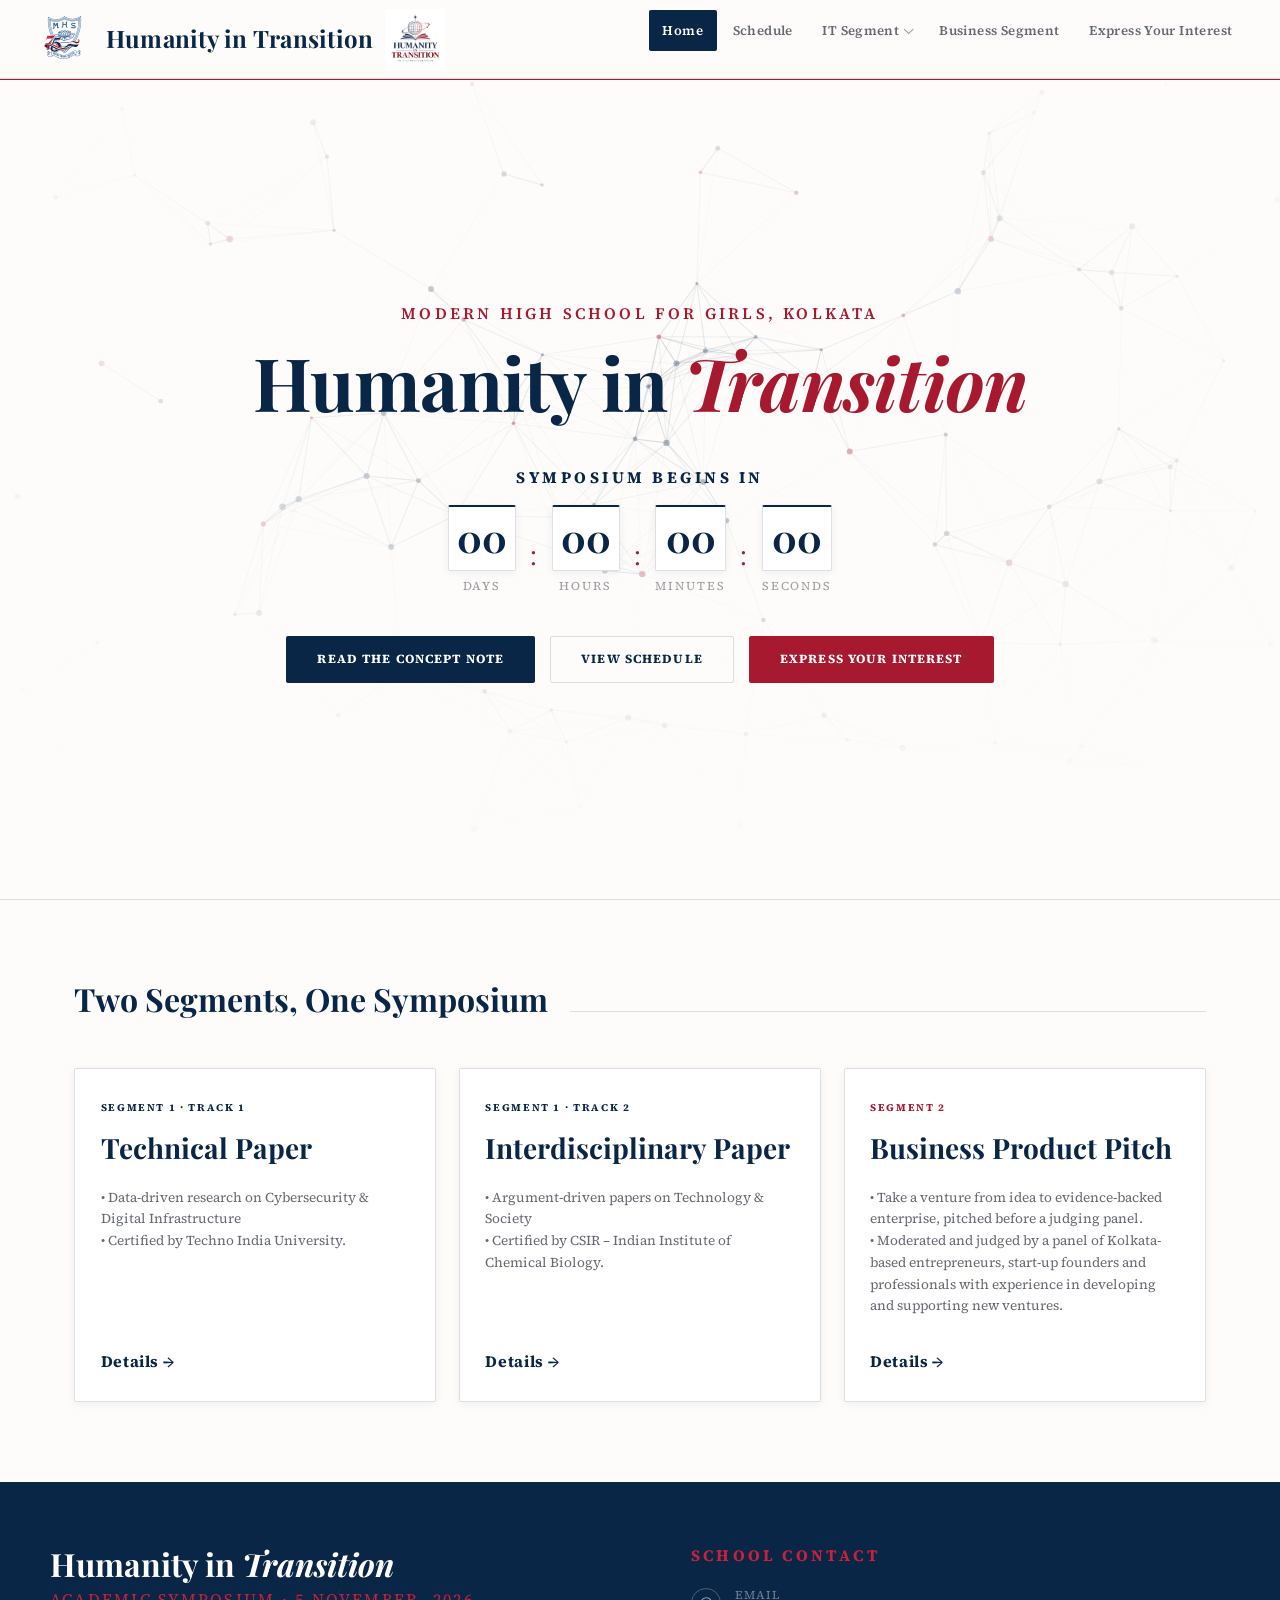
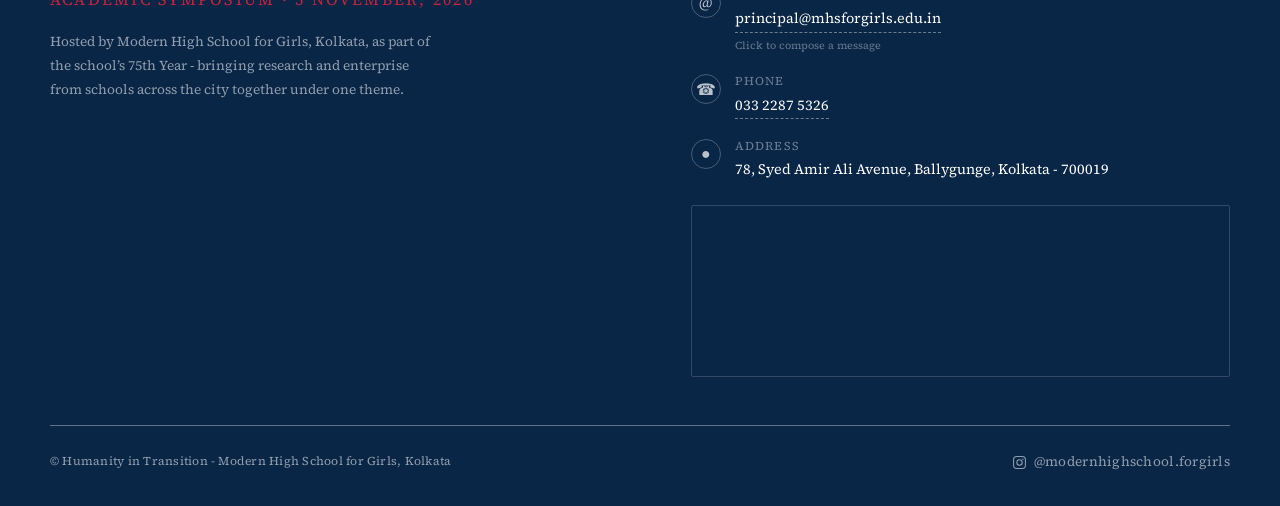
==== commit 32ff6c59: "Add files via upload" ====
--- a/index.html
+++ b/index.html
@@ -100,7 +100,7 @@
           <a class="track-card accent-red fade-in" href="business.html">
             <span class="track-tag">Segment 2</span>
             <h3 class="track-name">Business Product Pitch</h3>
-            <p class="track-desc">• Take a venture from idea to evidence-backed enterprise, pitched before a judging panel. <br>• Moderated by Ms. Swati Gautam, Kolkata-based entrepreneur.</p>
+            <p class="track-desc">• Take a venture from idea to evidence-backed enterprise, pitched before a judging panel. <br>• Moderated and judged by a panel of Kolkata-based entrepreneurs, start-up founders and professionals with experience in developing and supporting new ventures. </p>
             <span class="track-arrow">Details &rarr;</span>
           </a>
         </div>
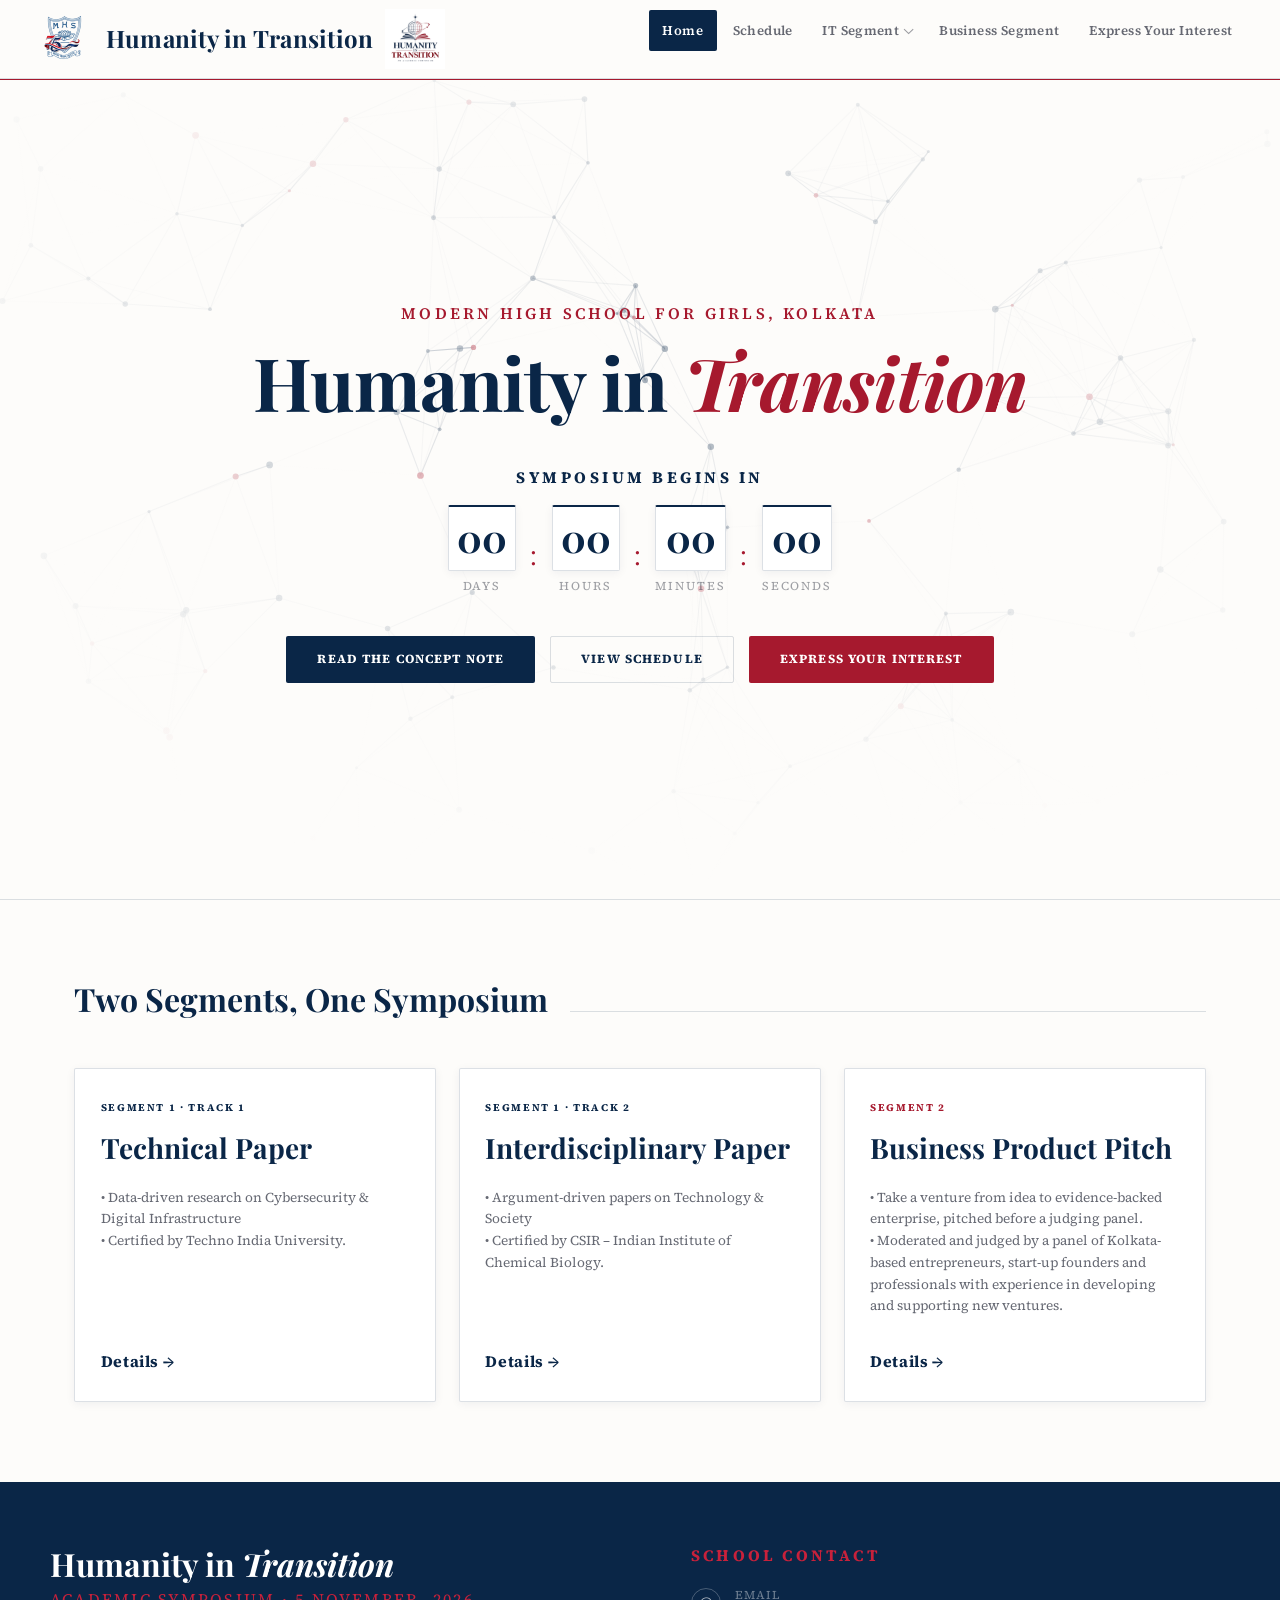
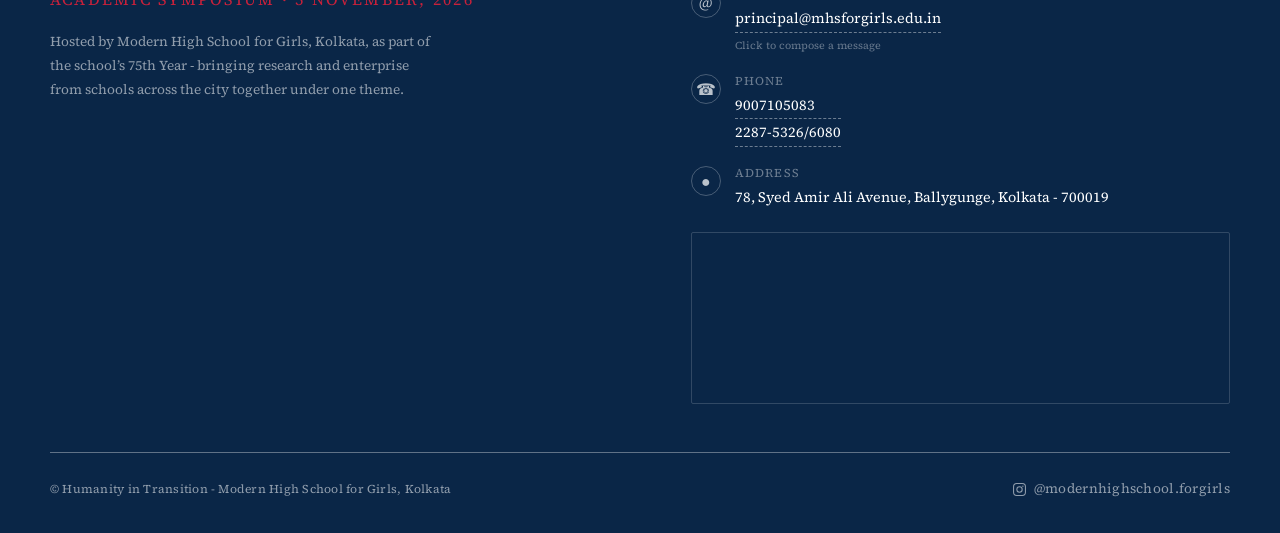
==== commit 8fe81ac5: "Add files via upload" ====
--- a/index.html
+++ b/index.html
@@ -222,7 +222,8 @@
             <span class="contact-icon">&#9742;</span>
             <div class="contact-body">
               <span class="contact-label">Phone</span>
-              <a href="tel:+913322875326" class="contact-value link">033 2287 5326</a>
+              <a href="tel:+913322875326" class="contact-value link">9007105083</a>
+              <a href="tel:+2287-5326/6080" class="contact-value link">2287-5326/6080</a>
             </div>
           </div>
           <div class="contact-row">
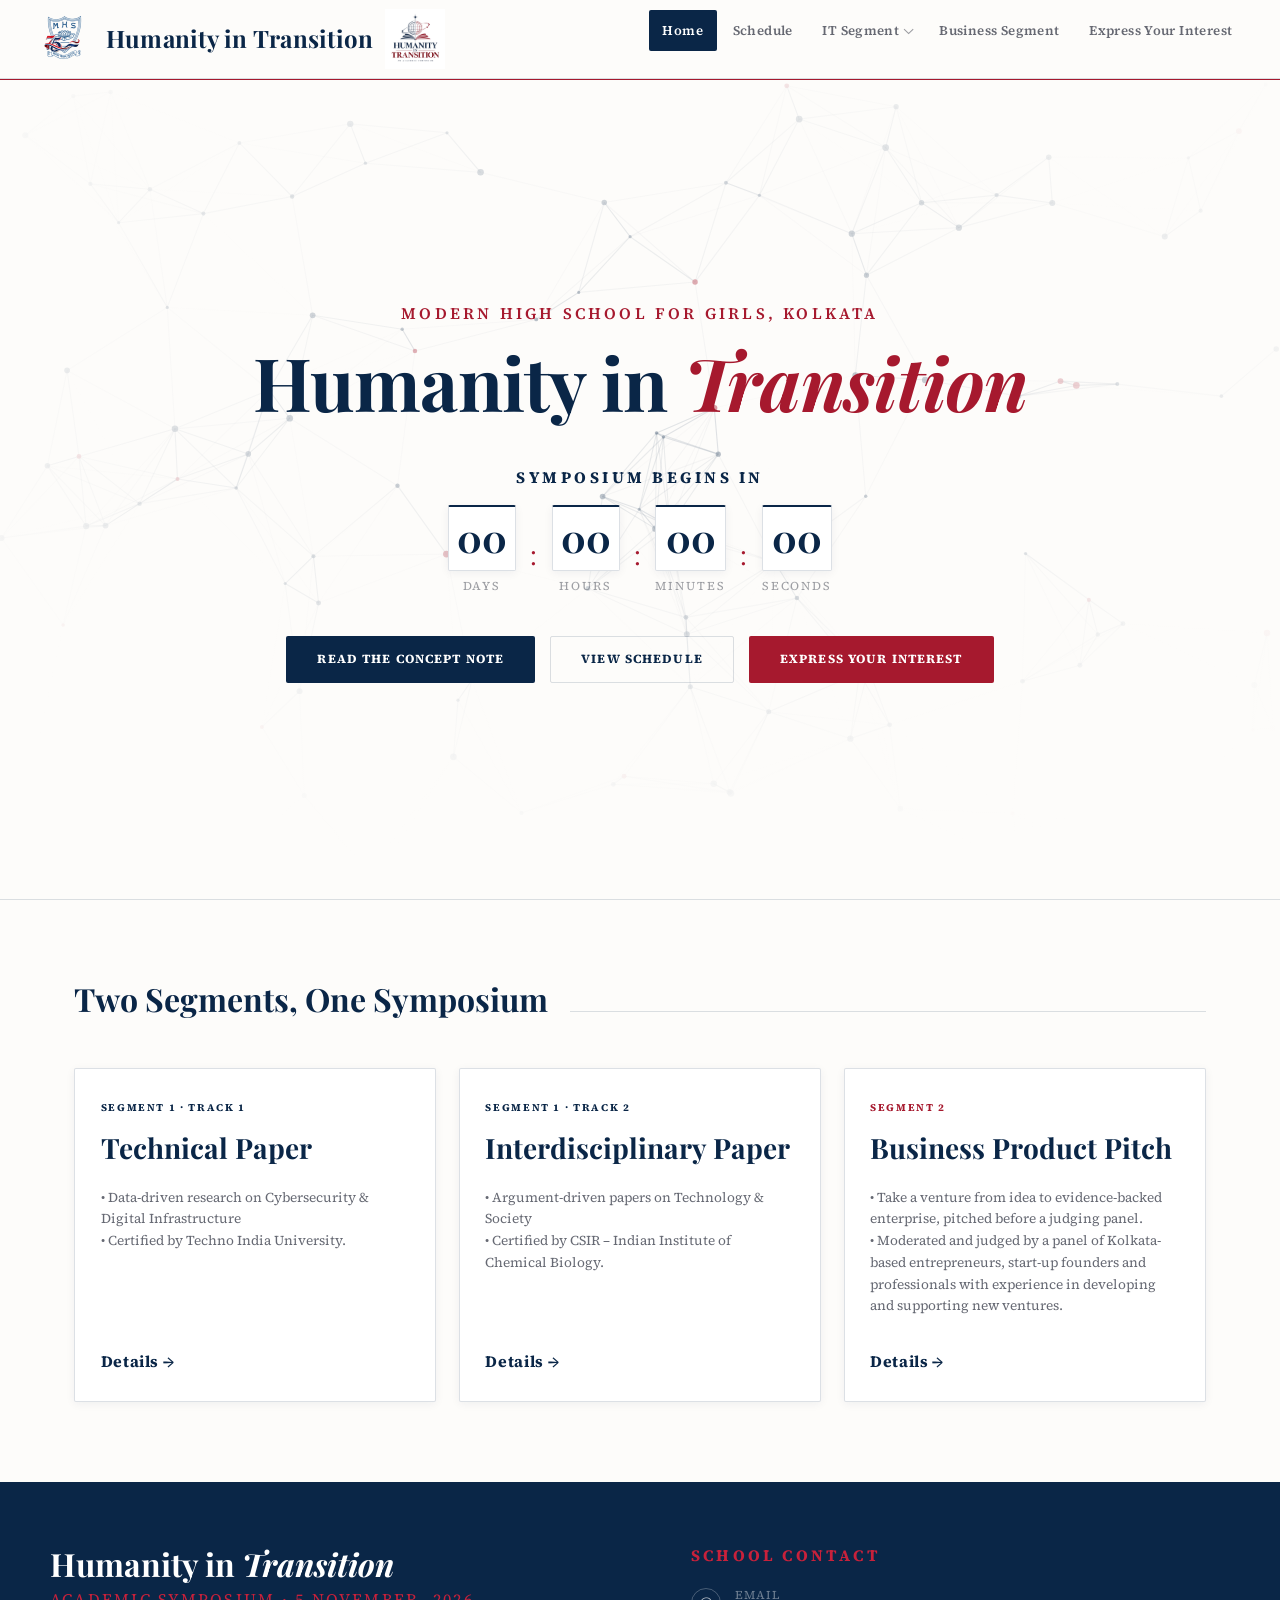
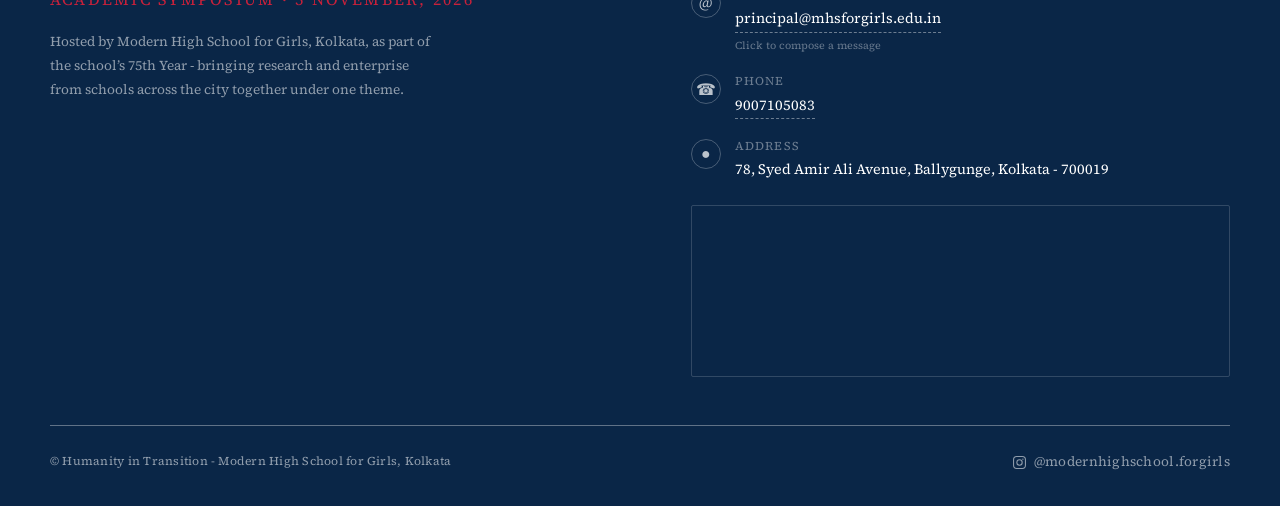
==== commit 1a7f445b: "Add files via upload" ====
--- a/index.html
+++ b/index.html
@@ -223,7 +223,6 @@
             <div class="contact-body">
               <span class="contact-label">Phone</span>
               <a href="tel:+913322875326" class="contact-value link">9007105083</a>
-              <a href="tel:+2287-5326/6080" class="contact-value link">2287-5326/6080</a>
             </div>
           </div>
           <div class="contact-row">
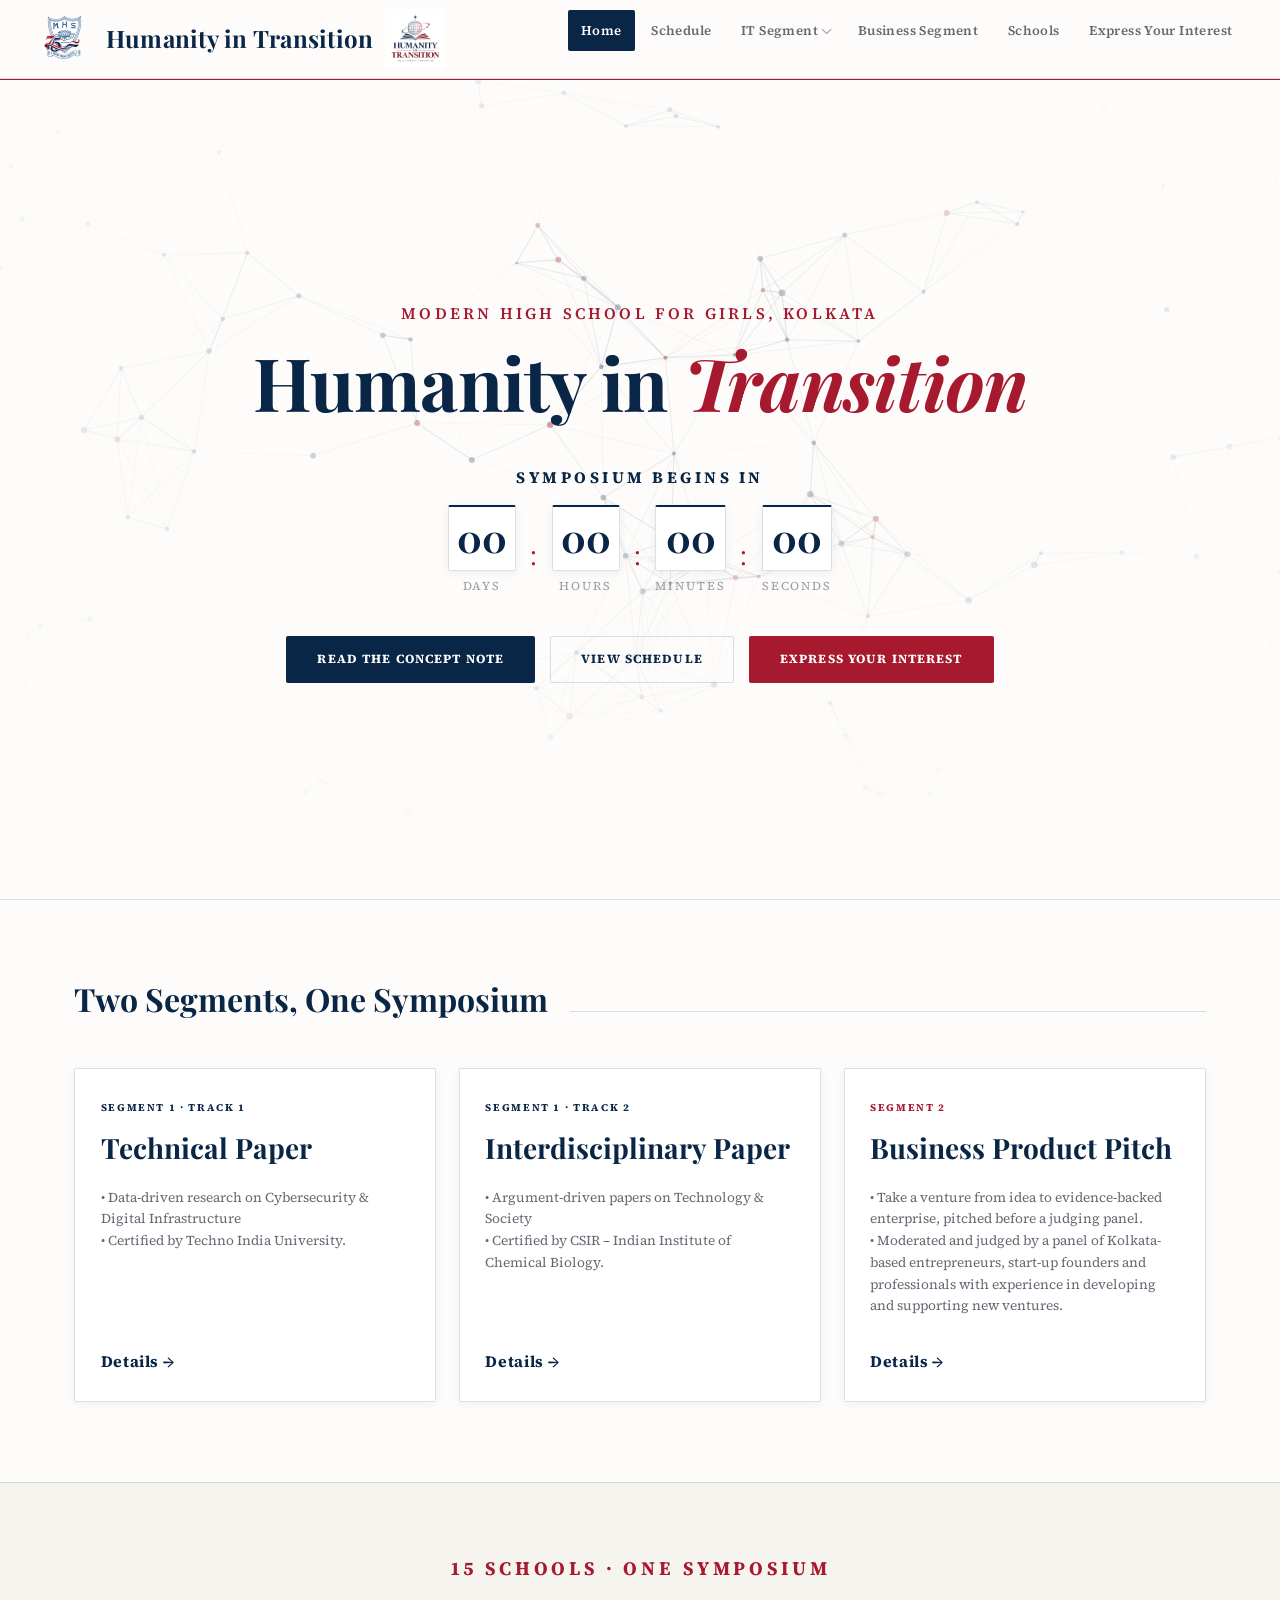
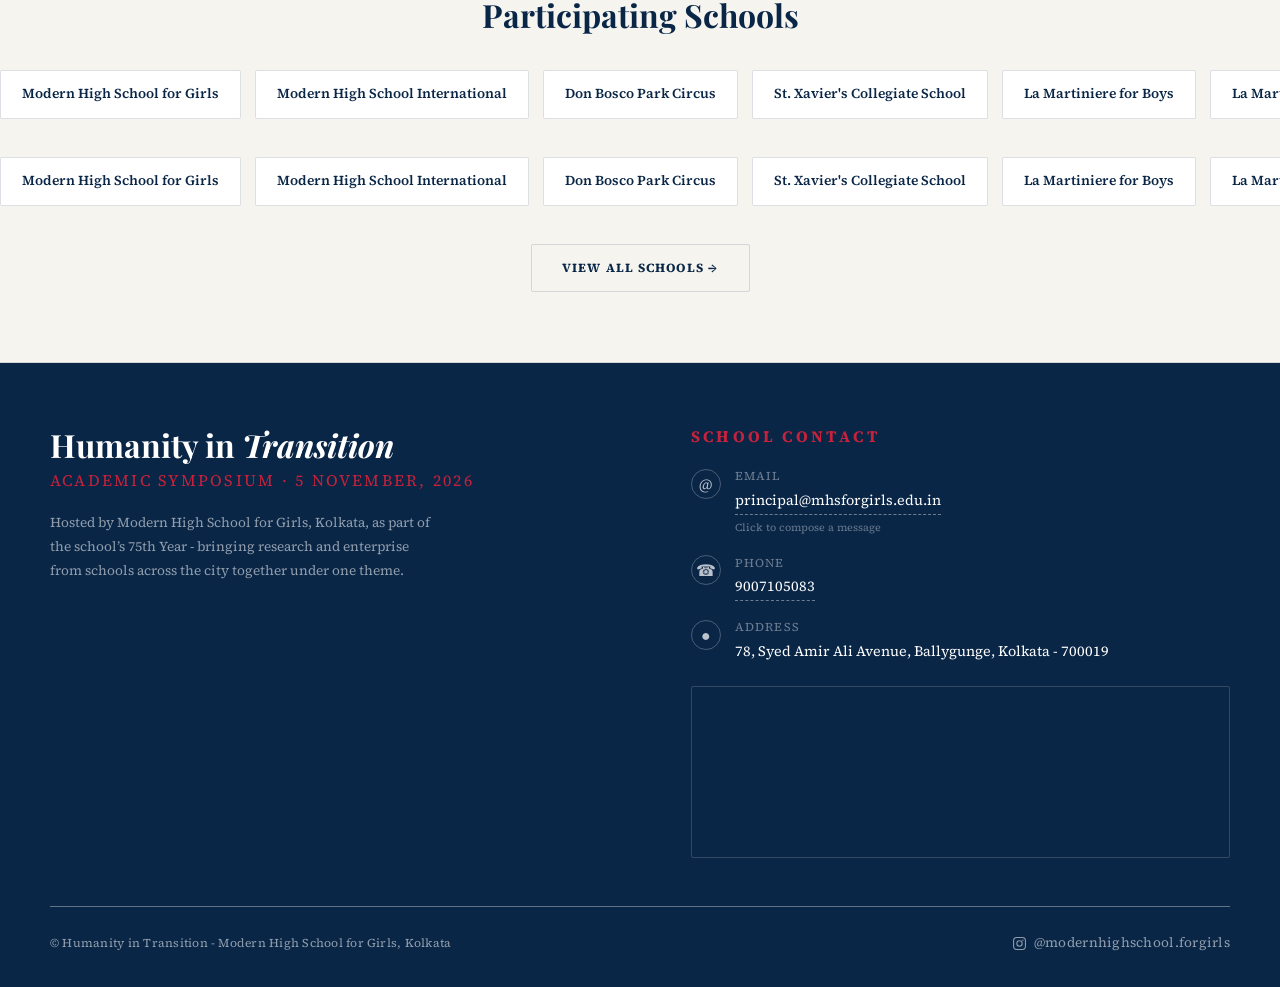
==== commit 800526dd: "Add files via upload" ====
--- a/index.html
+++ b/index.html
@@ -5,7 +5,7 @@
   <meta name="viewport" content="width=device-width, initial-scale=1.0">
   <title>Humanity in Transition - Academic Symposium</title>
   <meta name="description" content="Humanity in Transition — an Academic Symposium hosted by Modern High School for Girls, Kolkata, for its 75th year. 5 November 2026.">
-  <link rel="icon" href="assets/mhs-75-crest-nav.png">
+  <link rel="icon" href="assets/mhs.png">
   <link href="https://cdn.jsdelivr.net/npm/bootstrap@5.3.3/dist/css/bootstrap.min.css" rel="stylesheet">
   <link rel="preconnect" href="https://fonts.googleapis.com">
   <link rel="preconnect" href="https://fonts.gstatic.com" crossorigin>
@@ -15,7 +15,7 @@
   <nav class="site-nav">
     <div class="navbar">
       <a href="index.html" class="nav-brand">
-        <img src="assets/mhs-75-crest-nav.png" alt="Modern High School for Girls — 75th Year Crest" class="nav-crest">
+        <img src="assets/mhs.png" alt="Modern High School for Girls — 75th Year Crest" class="nav-crest">
         <div class="nav-brand-text">
           <span class="nav-event-name">Humanity in Transition</span>
         </div>
@@ -39,7 +39,7 @@
           </div>
         </li>
         <li><a href="business.html" class="nav-link">Business Segment</a></li>
-        <!-- <li><a href="schools.html" class="nav-link">Schools</a></li> -->
+        <li><a href="schools.html" class="nav-link">Schools</a></li>
         <li><a href="registration.html" class="nav-link">Express Your Interest</a></li>
       </ul>
       <button class="nav-toggle" id="navToggle" onclick="toggleNav()" aria-label="Toggle menu">
@@ -133,72 +133,61 @@
     </section> -->
 
     <!-- PARTICIPATING SCHOOLS -->
-    <!-- <section class="schools-preview section-alt">
+    <section class="schools-preview section-alt">
       <div class="schools-preview-head">
-        <p class="section-kicker">20 Schools &middot; One Symposium</p> 
+        <p class="section-kicker">15 Schools &middot; One Symposium</p> 
         <h2 class="section-title">Participating Schools</h2>
       </div>
 
       <div class="schools-marquee-row">
         <div class="schools-marquee-track">
           <div class="school-chip"><span class="chip-name">Modern High School for Girls</span></div>
+          <div class="school-chip"><span class="chip-name">Modern High School International</span></div>
           <div class="school-chip"><span class="chip-name">Don Bosco Park Circus</span></div>
+          <div class="school-chip"><span class="chip-name">St. Xavier's Collegiate School</span></div>
+          <div class="school-chip"><span class="chip-name">La Martiniere for Boys</span></div>
           <div class="school-chip"><span class="chip-name">La Martiniere for Girls</span></div>
-          <div class="school-chip"><span class="chip-name">MP Birla Foundation</span></div>
+          <div class="school-chip"><span class="chip-name">The Heritage School</span></div>
+          <div class="school-chip"><span class="chip-name">South City International School</span></div>
+          <div class="school-chip"><span class="chip-name">Delhi Public School Ruby Park</span></div>
+          <div class="school-chip"><span class="chip-name">Delhi Public School Newtown</span></div>
+          <div class="school-chip"><span class="chip-name">Garden High School</span></div>
+          <div class="school-chip"><span class="chip-name">Vivekananda Mission School</span></div>
           <div class="school-chip"><span class="chip-name">Mahadevi Birla World Academy</span></div>
-          <div class="school-chip"><span class="chip-name">St. Xavier's Collegiate School</span></div>
-          <div class="school-chip"><span class="chip-name">The Heritage School</span></div>
-          <div class="school-chip"><span class="chip-name">Calcutta International School</span></div>
-          <div class="school-chip"><span class="chip-name">Garden High School</span></div>
-          <div class="school-chip"><span class="chip-name">Queen of the Mission School - Salt Lake</span></div>
-          <div class="school-chip"><span class="chip-name">Modern High School for Girls</span></div>
-          <div class="school-chip"><span class="chip-name">Don Bosco Park Circus</span></div>
-          <div class="school-chip"><span class="chip-name">La Martiniere for Girls</span></div>
-          <div class="school-chip"><span class="chip-name">MP Birla Foundation</span></div>
-          <div class="school-chip"><span class="chip-name">Mahadevi Birla World Academy</span></div>
-          <div class="school-chip"><span class="chip-name">St. Xavier's Collegiate School</span></div>
-          <div class="school-chip"><span class="chip-name">The Heritage School</span></div>
-          <div class="school-chip"><span class="chip-name">Calcutta International School</span></div>
-          <div class="school-chip"><span class="chip-name">Garden High School</span></div>
-          <div class="school-chip"><span class="chip-name">Queen of the Mission School - Salt Lake</span></div>
+          <div class="school-chip"><span class="chip-name">Sushila Birla Girls' School</span></div>
+          <div class="school-chip"><span class="chip-name">Birla High School</span></div>
         </div>
       </div>
       <div class="schools-marquee-row reverse">
         <div class="schools-marquee-track">
+          <div class="school-chip"><span class="chip-name">Modern High School for Girls</span></div>
           <div class="school-chip"><span class="chip-name">Modern High School International</span></div>
+          <div class="school-chip"><span class="chip-name">Don Bosco Park Circus</span></div>
+          <div class="school-chip"><span class="chip-name">St. Xavier's Collegiate School</span></div>
           <div class="school-chip"><span class="chip-name">La Martiniere for Boys</span></div>
-          <div class="school-chip"><span class="chip-name">DPS Ruby Park</span></div>
-          <div class="school-chip"><span class="chip-name">Bhavan's Gangabux Kanoria Vidyamandir</span></div>
+          <div class="school-chip"><span class="chip-name">La Martiniere for Girls</span></div>
+          <div class="school-chip"><span class="chip-name">The Heritage School</span></div>
+          <div class="school-chip"><span class="chip-name">South City International School</span></div>
+          <div class="school-chip"><span class="chip-name">Delhi Public School Ruby Park</span></div>
+          <div class="school-chip"><span class="chip-name">Delhi Public School Newtown</span></div>
+          <div class="school-chip"><span class="chip-name">Garden High School</span></div>
+          <div class="school-chip"><span class="chip-name">Vivekananda Mission School</span></div>
+          <div class="school-chip"><span class="chip-name">Mahadevi Birla World Academy</span></div>
           <div class="school-chip"><span class="chip-name">Sushila Birla Girls' School</span></div>
           <div class="school-chip"><span class="chip-name">Birla High School</span></div>
-          <div class="school-chip"><span class="chip-name">DPS Newtown</span></div>
-          <div class="school-chip"><span class="chip-name">South City International School</span></div>
-          <div class="school-chip"><span class="chip-name">Vivekananda Mission School</span></div>
-          <div class="school-chip"><span class="chip-name">Laxmipat Singhania School</span></div>
-          <div class="school-chip"><span class="chip-name">Modern High School International</span></div>
-          <div class="school-chip"><span class="chip-name">La Martiniere for Boys</span></div>
-          <div class="school-chip"><span class="chip-name">DPS Ruby Park</span></div>
-          <div class="school-chip"><span class="chip-name">Bhavan's Gangabux Kanoria Vidyamandir</span></div>
-          <div class="school-chip"><span class="chip-name">Sushila Birla Girls' School</span></div>
-          <div class="school-chip"><span class="chip-name">Birla High School</span></div>
-          <div class="school-chip"><span class="chip-name">DPS Newtown</span></div>
-          <div class="school-chip"><span class="chip-name">South City International School</span></div>
-          <div class="school-chip"><span class="chip-name">Vivekananda Mission School</span></div>
-          <div class="school-chip"><span class="chip-name">Laxmipat Singhania School</span></div>
         </div>
       </div>
 
       <div class="schools-preview-cta">
-        <p>Invitations have gone out to twenty schools across Kolkata to compete across both tracks of the symposium.</p>
         <a href="schools.html" class="btn btn-outline">View All Schools &rarr;</a>
       </div>
-    </section> -->
+    </section> 
 
   <footer class="site-footer">
     <div class="footer-inner">
       <div>
         <div class="footer-brand">
-          <!-- <img src="assets/mhs-75-crest-nav.png" class="footer-crest" alt="MHS Crest"> -->
+          <!-- <img src="assets/mhs.png" class="footer-crest" alt="MHS Crest"> -->
           <div>
             <div class="footer-event-name">Humanity in <i>Transition</i></div>
             <div class="footer-event-sub">Academic Symposium &middot; 5 November, 2026</div>
--- a/style.css
+++ b/style.css
@@ -251,7 +251,7 @@
 .section-line { flex: 1; height: 1px; background: var(--line); }
 .section-navy .section-line { background: rgba(255,255,255,0.18); }
 .section-kicker {
-  font-size: 0.72rem; letter-spacing: 0.2em; text-transform: uppercase;
+  font-size: 1.2rem; letter-spacing: 0.2em; text-transform: uppercase;
   color: var(--red); font-weight: 700; margin-bottom: 0.7rem;
 }
 .section-lede { color: var(--ink-soft); font-size: 1rem; max-width: 680px; margin-bottom: 2.4rem; line-height: 1.75; }
@@ -277,7 +277,7 @@
 .track-card.accent-red::before { background: var(--red); }
 .track-tag {
   font-size: 0.64rem; letter-spacing: 0.16em; text-transform: uppercase; font-weight: 700;
-  color: var(--red); 
+  color: var(--red);
 }
 .track-card.accent-navy .track-tag { color: var(--navy); }
 .track-name {
@@ -533,21 +533,21 @@
 /* =====================================================
    SCHEDULE TABLE
 ===================================================== */
-.schedule-part { margin-bottom: 3.2rem; }
-.schedule-part-head { display: flex; align-items: center; gap: 1rem; margin-bottom: 1.2rem; }
+.schedule-part { margin-bottom: 5rem; }
+.schedule-part-head { display: flex; align-items: center; gap: 1rem; margin-bottom: 3rem; }
 .part-badge {
   font-family: var(--font-display); font-weight: 700; font-size: 0.78rem; color: var(--white);
   background: var(--navy); padding: 0.35rem 0.9rem; letter-spacing: 0.06em;
 }
 .part-badge.red { background: var(--red); }
 .schedule-part-title { font-family: var(--font-display); font-weight: 700; font-size: 1.2rem; color: var(--navy); }
-.schedule-table { width: 100%; border-collapse: collapse; background: var(--white); border: 1px solid var(--line); }
-.schedule-table tr { border-bottom: 1px solid var(--line-soft); }
+.schedule-table { width: 100%; border-collapse: collapse; background: var(--white); border: 3px solid var(--line); }
+.schedule-table tr { border-bottom: 3px solid var(--line-soft); }
 .schedule-table tr:last-child { border-bottom: none; }
 .schedule-table td { padding: 1rem 1.3rem; font-size: 0.87rem; color: var(--ink-soft); vertical-align: top; }
 .schedule-table td.time-col {
   font-family: var(--font-display); font-weight: 700; color: var(--navy); white-space: nowrap; width: 150px;
-  border-right: 1px solid var(--line-soft);
+  border-right: 3px solid var(--line-soft);
 }
 .schedule-table td ul { list-style: none; display: flex; flex-direction: column; gap: 0.35rem; }
 .schedule-table td ul li::before { content: '— '; color: var(--red); }
@@ -573,7 +573,7 @@
   font-family: var(--font-display); font-size: 1.6rem; color: var(--ink-dim);
 }
 .school-logo-slot img { width: 100%; height: 100%; object-fit: contain; border-radius: 50%; }
-.school-name-slot { font-size: 0.75rem; letter-spacing: 0.08em; text-transform: uppercase; color: var(--ink-dim); min-height: 2.4em; display: flex; align-items: center; justify-content: center; }
+.school-name-slot { font-size: 0.75rem; letter-spacing: 0.08em; text-transform: uppercase; color: var(--ink); min-height: 2.4em; display: flex; align-items: center; justify-content: center; }
 .school-index { font-size: 0.62rem; color: var(--red); font-weight: 700; letter-spacing: 0.1em; }
 
 /* =====================================================
@@ -646,3 +646,107 @@
 @media (max-width: 400px) {
   .hero-title { font-size: clamp(2.1rem, 9vw, 2.6rem); }
 }
+
+/* =====================================================
+   RESPONSIVE — ADDITIONAL DEVICE COVERAGE
+   Purely additive: nothing above this line was changed.
+   These rules only patch gaps the existing breakpoints
+   didn't cover, so every device from small phones through
+   large desktops renders cleanly.
+===================================================== */
+
+/* Guard against any element forcing horizontal scroll,
+   whatever the viewport width. */
+html, body { max-width: 100%; overflow-x: hidden; }
+
+/* Long unbroken strings (emails, URLs, addresses) should wrap
+   instead of overflowing their container on narrow screens. */
+.contact-value,
+.footer-desc,
+.footer-social-line,
+.block-note,
+.page-lede,
+.hero-subtitle,
+.cp-text p,
+.timeline-desc,
+.track-desc {
+  overflow-wrap: break-word;
+  word-break: break-word;
+}
+
+/* Flex children containing text need min-width: 0, otherwise
+   they can push their flex container wider than the viewport
+   on narrow screens instead of wrapping. */
+.nav-brand,
+.footer-brand,
+.contact-row,
+.contact-row .contact-body,
+.schedule-part-head,
+.concept-panel .cp-text {
+  min-width: 0;
+}
+
+/* Tablet range just above the hamburger breakpoint (981–1140px):
+   the inline nav links can run tight here on smaller laptops/
+   tablets in landscape. Ease the spacing slightly. */
+@media (min-width: 981px) and (max-width: 1140px) {
+  .nav-links { gap: 0; }
+  .nav-links a.nav-link { padding: 0.6rem 0.65rem; font-size: 0.78rem; }
+  .nav-dropdown > .nav-link { gap: 0.25rem; }
+}
+
+/* Small phones (≤400px): keep card grids to a single column so
+   they never force horizontal scroll under their minmax() floor. */
+@media (max-width: 400px) {
+  .approach-grid,
+  .judging-grid,
+  .mandatory-grid {
+    grid-template-columns: 1fr;
+  }
+  .page-content, .page-content.wide { padding-left: 1.1rem; padding-right: 1.1rem; }
+  .page-hero { padding-left: 1.1rem; padding-right: 1.1rem; }
+  .home-hero { padding-left: 1.1rem; padding-right: 1.1rem; }
+  .countdown { gap: 0.4rem; }
+  .cd-box { min-width: 46px; padding: 0.5rem 0.25rem 0.45rem; }
+  .cd-sep { font-size: 1rem; padding-top: 0.2rem; }
+  .schools-grid { gap: 0.6rem; }
+}
+
+/* Very small / narrow devices (≤340px), including foldable cover
+   screens: last-resort tightening so nothing clips or overlaps. */
+@media (max-width: 340px) {
+  .nav-event-name { font-size: 1.15rem; }
+  .nav-crest { height: 38px; width: 38px; }
+  .site-nav .navbar { min-height: 60px; padding: 0.5rem 0.85rem; }
+  .page-wrapper { padding-top: 60px; }
+  .nav-links.is-open { top: 60px; }
+  .stat-pill { padding: 0.4rem 0.75rem; font-size: 0.72rem; }
+  .btn { padding: 0.75rem 1.4rem; font-size: 0.72rem; }
+}
+
+/* Short-viewport landscape phones: the fixed-height full-screen
+   hero shouldn't eat the whole visible area. */
+@media (max-height: 480px) and (orientation: landscape) {
+  .home-hero { min-height: auto; padding-top: 2rem; padding-bottom: 2rem; }
+}
+
+/* =====================================================
+   RESPONSIVE — PHONE NAV FIT (additive)
+   Nothing above was changed. On phones narrower than ~440px
+   the two crests + event name + menu button were wider than
+   the screen, pushing the hamburger off-screen. This lets the
+   brand shrink and scales the name so everything fits, while
+   leaving all other widths exactly as they were.
+===================================================== */
+@media (max-width: 480px) {
+  .nav-brand { flex-shrink: 1; gap: 0.45rem; min-width: 0; }
+  .nav-brand-text { min-width: 0; }
+  .nav-event-name { font-size: clamp(0.95rem, 4.9vw, 1.5rem); line-height: 1.1; }
+  .nav-crest { height: 38px; width: 38px; }
+  .nav-toggle { margin-left: 0.5rem; }
+}
+
+@media (max-width: 340px) {
+  .nav-crest { height: 32px; width: 32px; }
+  .nav-event-name { font-size: 0.9rem; }
+}
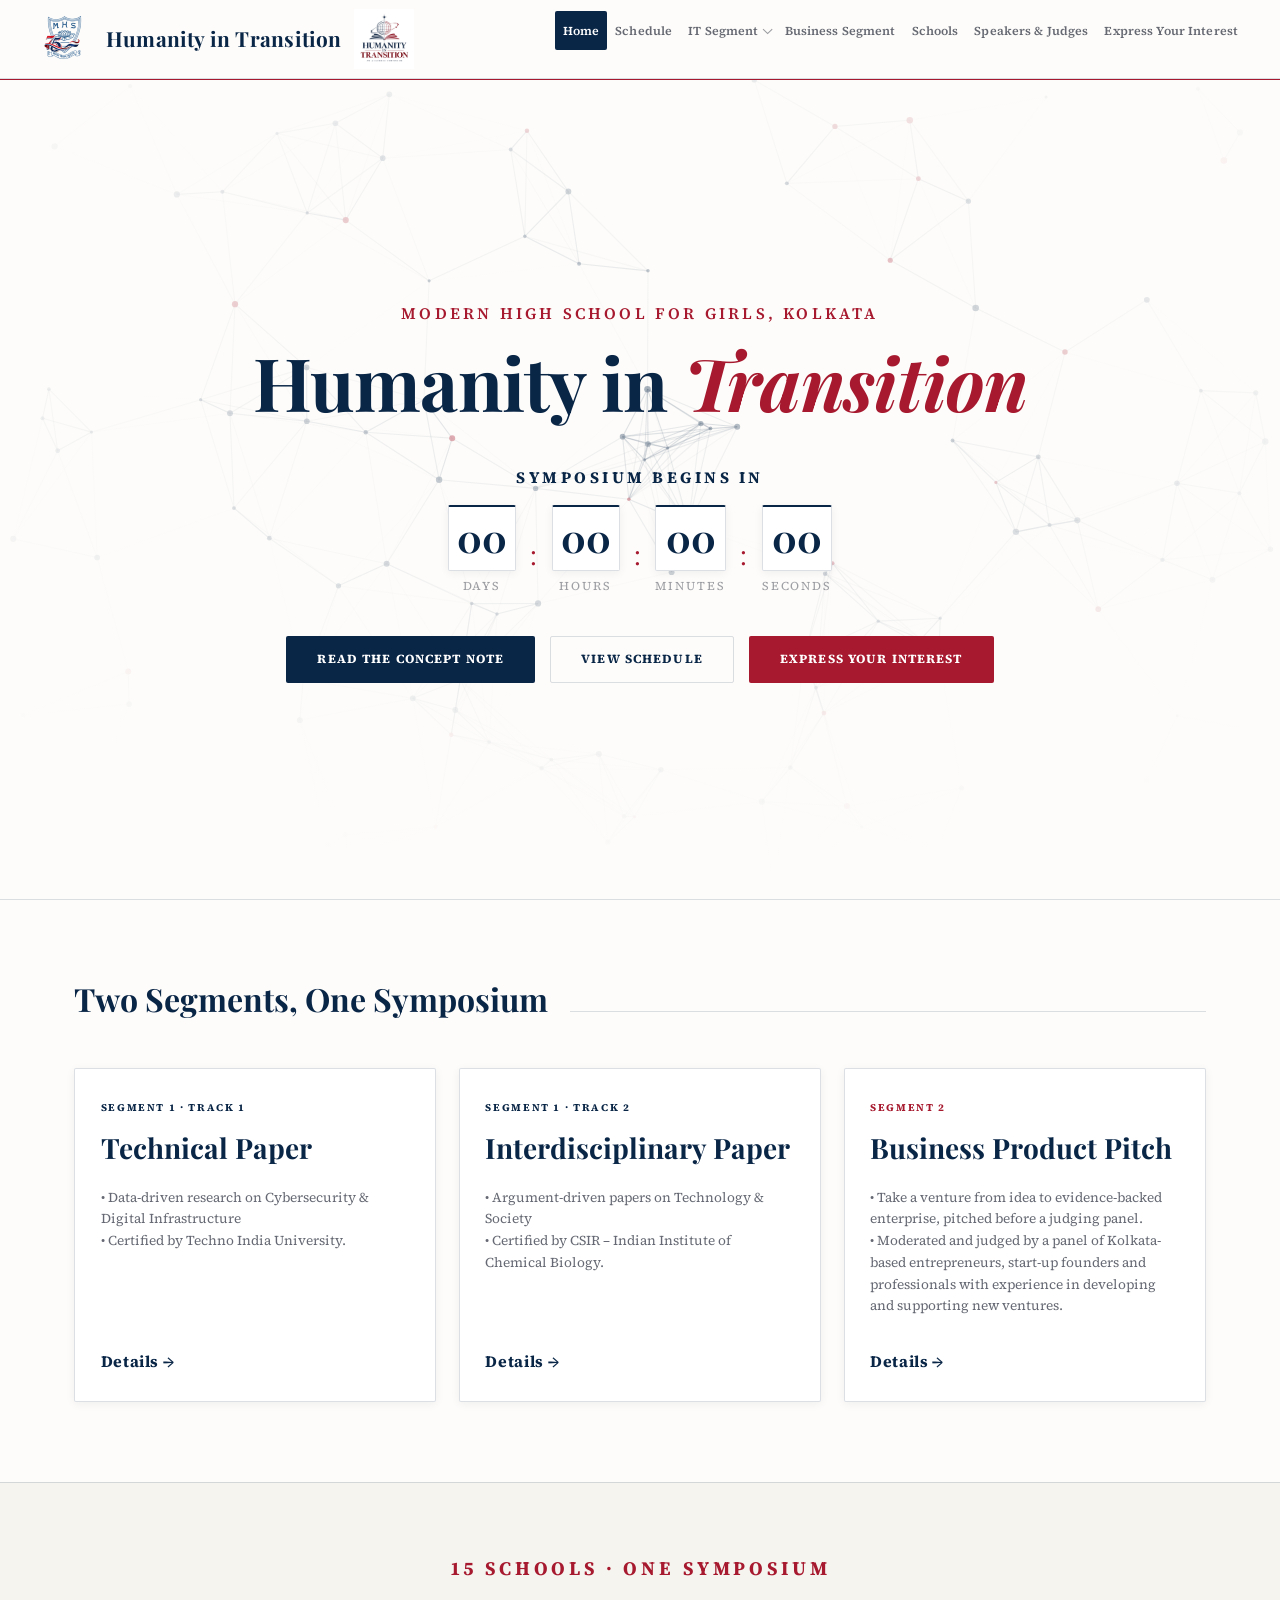
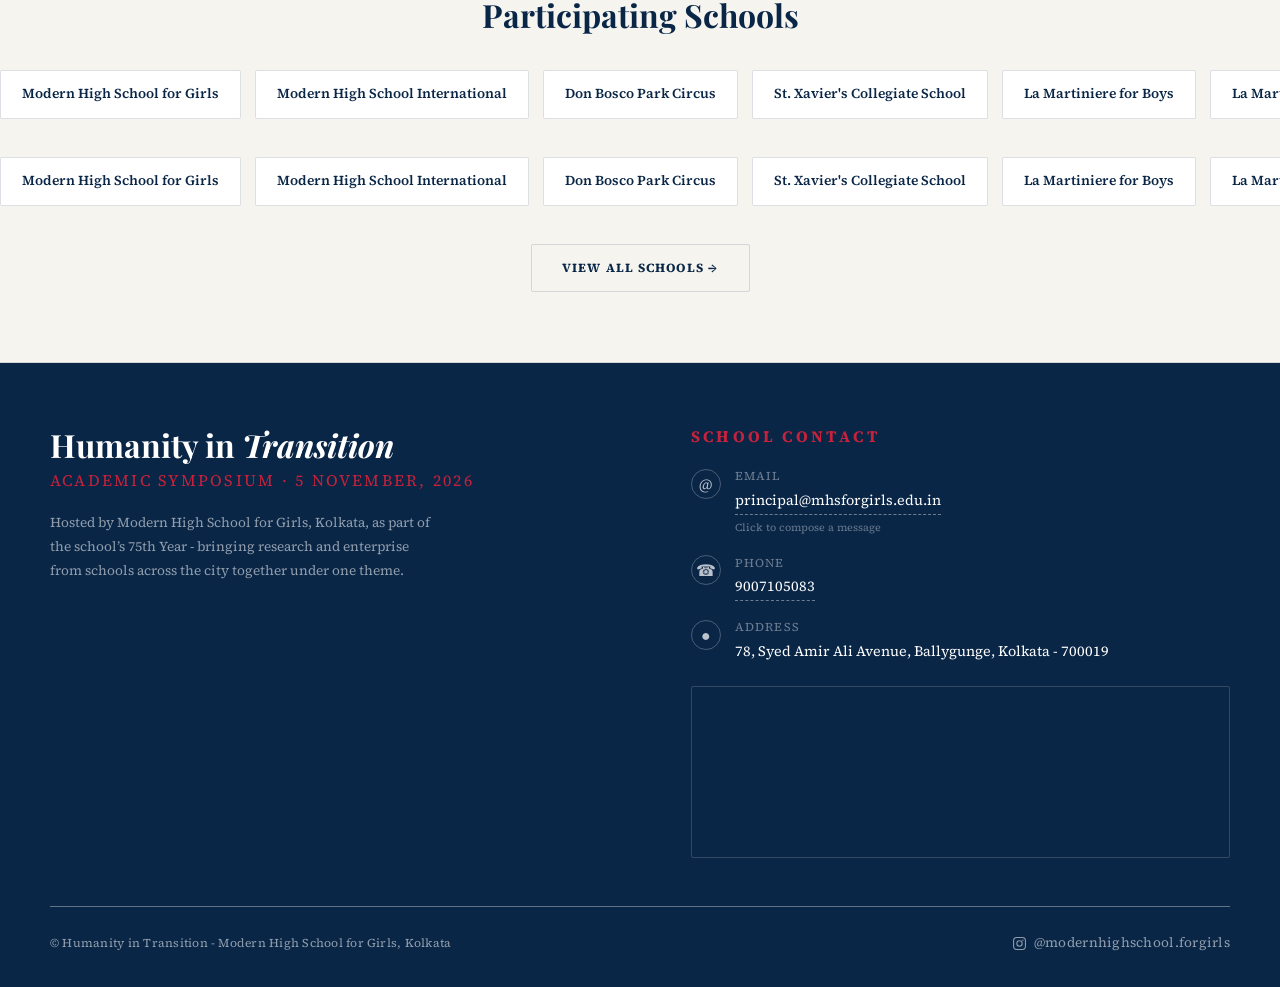
==== commit 6bdc0c00: "Add files via upload" ====
--- a/index.html
+++ b/index.html
@@ -40,6 +40,7 @@
         </li>
         <li><a href="business.html" class="nav-link">Business Segment</a></li>
         <li><a href="schools.html" class="nav-link">Schools</a></li>
+        <li><a href="judges.html" class="nav-link">Speakers &amp; Judges</a></li>
         <li><a href="registration.html" class="nav-link">Express Your Interest</a></li>
       </ul>
       <button class="nav-toggle" id="navToggle" onclick="toggleNav()" aria-label="Toggle menu">
--- a/style.css
+++ b/style.css
@@ -749,4 +749,132 @@
 @media (max-width: 340px) {
   .nav-crest { height: 32px; width: 32px; }
   .nav-event-name { font-size: 0.9rem; }
-}+}
+
+
+/* =====================================================
+   SPEAKERS & JUDGES PAGE (additive)
+   New classes only; nothing above this line was changed.
+   Uses the site's existing colours, fonts and shadows.
+===================================================== */
+.speaker-grid {
+  display: grid;
+  grid-template-columns: repeat(3, 1fr);
+  gap: 1.4rem;
+}
+.speaker-grid.judges { grid-template-columns: repeat(4, 1fr); }
+
+.speaker-card {
+  background: var(--white);
+  border: 1px solid var(--line);
+  border-top: 3px solid var(--navy);
+  box-shadow: var(--shadow-sm);
+  display: flex; flex-direction: column;
+  min-width: 0;
+  transition: transform 0.25s ease, box-shadow 0.25s ease, border-color 0.25s ease;
+}
+.speaker-card.accent-red { border-top-color: var(--red); }
+.speaker-card:hover { transform: translateY(-4px); box-shadow: var(--shadow-md); border-color: rgba(10,38,71,0.22); }
+
+.speaker-photo {
+  aspect-ratio: 4 / 5;
+  overflow: hidden;
+  background: var(--paper-2);
+  border-bottom: 1px solid var(--line);
+}
+.speaker-photo img {
+  width: 100%; height: 100%;
+  object-fit: cover; object-position: center top;
+  display: block;
+}
+
+.speaker-body {
+  padding: 1.3rem 1.4rem 1.5rem;
+  display: flex; flex-direction: column; gap: 0.45rem;
+  flex: 1; min-width: 0;
+}
+.speaker-tag {
+  font-size: 0.64rem; letter-spacing: 0.16em; text-transform: uppercase;
+  font-weight: 700; color: var(--red);
+}
+.speaker-card:not(.accent-red) .speaker-tag { color: var(--navy); }
+.speaker-name {
+  font-family: var(--font-display); font-weight: 700;
+  font-size: 1.4rem; line-height: 1.2; color: var(--navy);
+  overflow-wrap: break-word;
+}
+.speaker-role {
+  font-size: 0.86rem; font-weight: 600; line-height: 1.45; color: var(--ink);
+  overflow-wrap: break-word;
+}
+.speaker-bio {
+  font-size: 0.86rem; line-height: 1.7; color: var(--ink-soft);
+  margin-top: 0.35rem; padding-top: 0.85rem; border-top: 1px solid var(--line-soft);
+  overflow-wrap: break-word;
+}
+
+@media (max-width: 1099px) {
+  .speaker-grid.judges { grid-template-columns: repeat(2, 1fr); }
+}
+@media (max-width: 999px) {
+  .speaker-grid { grid-template-columns: repeat(2, 1fr); }
+}
+@media (max-width: 639px) {
+  .speaker-grid, .speaker-grid.judges { grid-template-columns: 1fr; }
+  .speaker-photo { aspect-ratio: 1 / 1; }
+  .speaker-photo img { object-position: center 18%; }
+}
+
+/* Nav spacing for all pages: with the extra "Speakers & Judges" link the
+   menu has seven items, so ease the spacing on desktop/tablet-landscape
+   widths to keep the bar on a single line. */
+@media (min-width: 981px) {
+  .nav-links { gap: 0; }
+  .nav-links a.nav-link { padding: 0.6rem 0.5rem; font-size: 0.76rem; letter-spacing: 0.01em; }
+  .nav-event-name { font-size: 1.3rem; }
+}
+@media (min-width: 981px) and (max-width: 1040px) {
+  .nav-links a.nav-link { padding: 0.55rem 0.38rem; font-size: 0.72rem; }
+  .nav-event-name { font-size: 1.1rem; }
+  .nav-crest { height: 50px; width: 50px; }
+}
+
+
+/* =====================================================
+   SPEAKERS & JUDGES PAGE — VERTICAL PROFILE CARDS (additive)
+   Cards stay vertical (photo on top, text below) but the photo
+   is now a small round portrait instead of a full-width image.
+   Later rules override the earlier card styles above.
+===================================================== */
+body.page-speakers .speaker-grid,
+body.page-speakers .speaker-grid.judges {
+  grid-template-columns: repeat(auto-fit, minmax(min(100%, 262px), 1fr));
+  gap: 1.2rem;
+}
+
+body.page-speakers .speaker-card {
+  padding: 1.5rem 1.5rem 1.6rem;
+}
+
+body.page-speakers .speaker-photo {
+  width: 112px; height: 112px; aspect-ratio: 1 / 1;
+  flex-shrink: 0;
+  border-radius: 50%;
+  border: 3px solid var(--white);
+  box-shadow: 0 0 0 1px var(--line), var(--shadow-sm);
+  margin-bottom: 1.1rem;
+}
+body.page-speakers .speaker-photo img { object-position: center 16%; }
+
+body.page-speakers .speaker-body { padding: 0; gap: 0.4rem; }
+body.page-speakers .speaker-name { font-size: 1.3rem; }
+body.page-speakers .speaker-bio { margin-top: 0.5rem; padding-top: 0.8rem; }
+
+@media (max-width: 639px) {
+  body.page-speakers .speaker-photo { width: 96px; height: 96px; }
+  body.page-speakers .speaker-card { padding: 1.3rem 1.2rem 1.4rem; }
+}
+
+
+/* Sub-page hero buttons sit left-aligned with the hero text (additive) */
+.page-hero .hero-btns { justify-content: flex-start; }
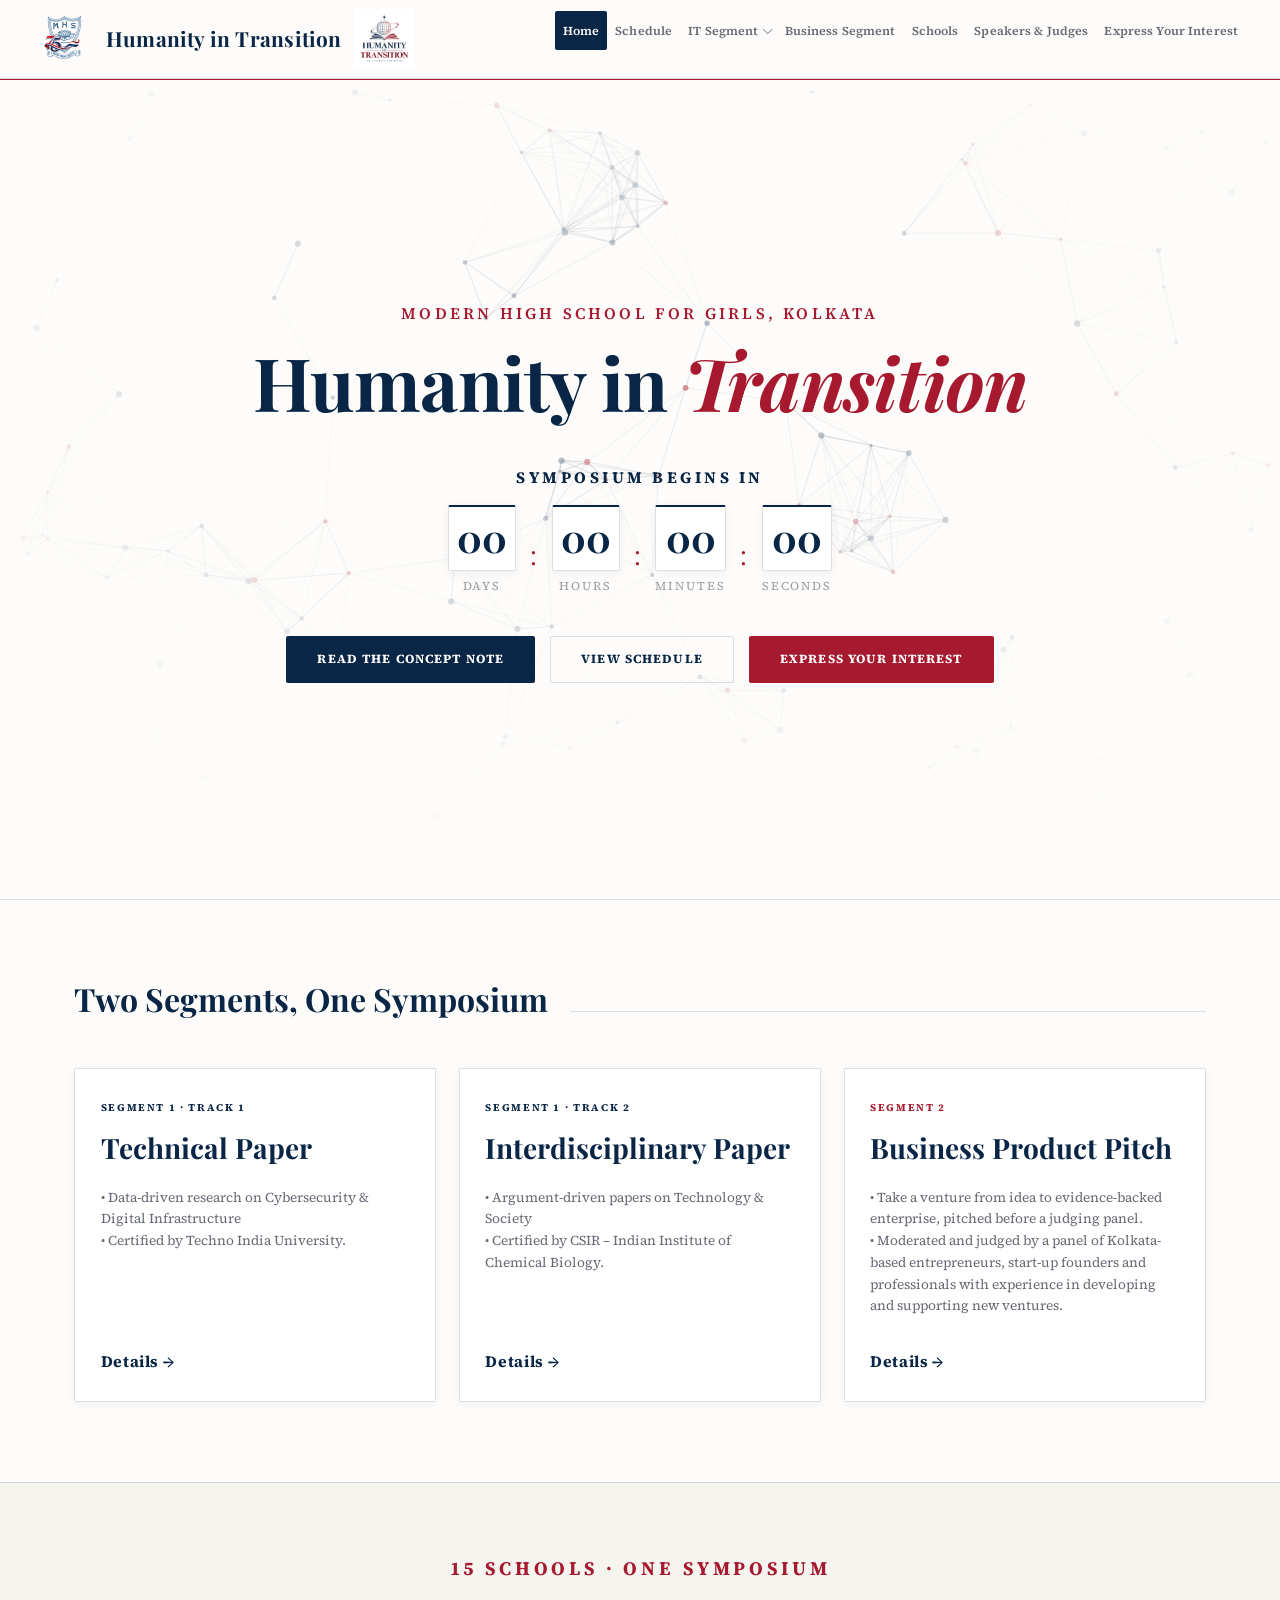
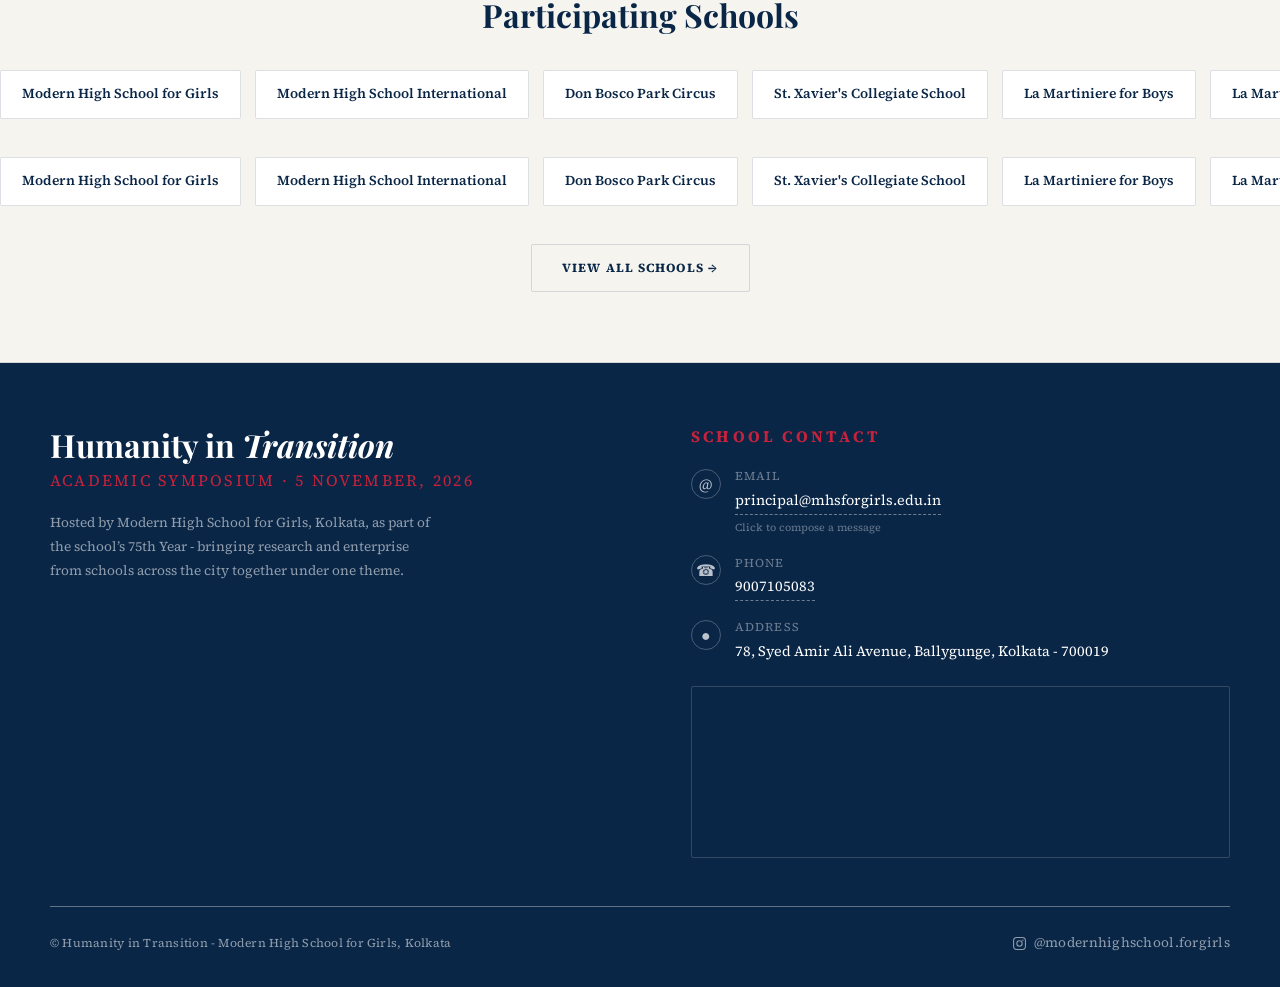
==== commit 27f39a28: "Add files via upload" ====
--- a/index.html
+++ b/index.html
@@ -155,7 +155,7 @@
           <div class="school-chip"><span class="chip-name">Garden High School</span></div>
           <div class="school-chip"><span class="chip-name">Vivekananda Mission School</span></div>
           <div class="school-chip"><span class="chip-name">Mahadevi Birla World Academy</span></div>
-          <div class="school-chip"><span class="chip-name">Sushila Birla Girls' School</span></div>
+          <!-- <div class="school-chip"><span class="chip-name">Sushila Birla Girls' School</span></div> -->
           <div class="school-chip"><span class="chip-name">Birla High School</span></div>
         </div>
       </div>
@@ -174,7 +174,7 @@
           <div class="school-chip"><span class="chip-name">Garden High School</span></div>
           <div class="school-chip"><span class="chip-name">Vivekananda Mission School</span></div>
           <div class="school-chip"><span class="chip-name">Mahadevi Birla World Academy</span></div>
-          <div class="school-chip"><span class="chip-name">Sushila Birla Girls' School</span></div>
+          <!-- <div class="school-chip"><span class="chip-name">Sushila Birla Girls' School</span></div> -->
           <div class="school-chip"><span class="chip-name">Birla High School</span></div>
         </div>
       </div>
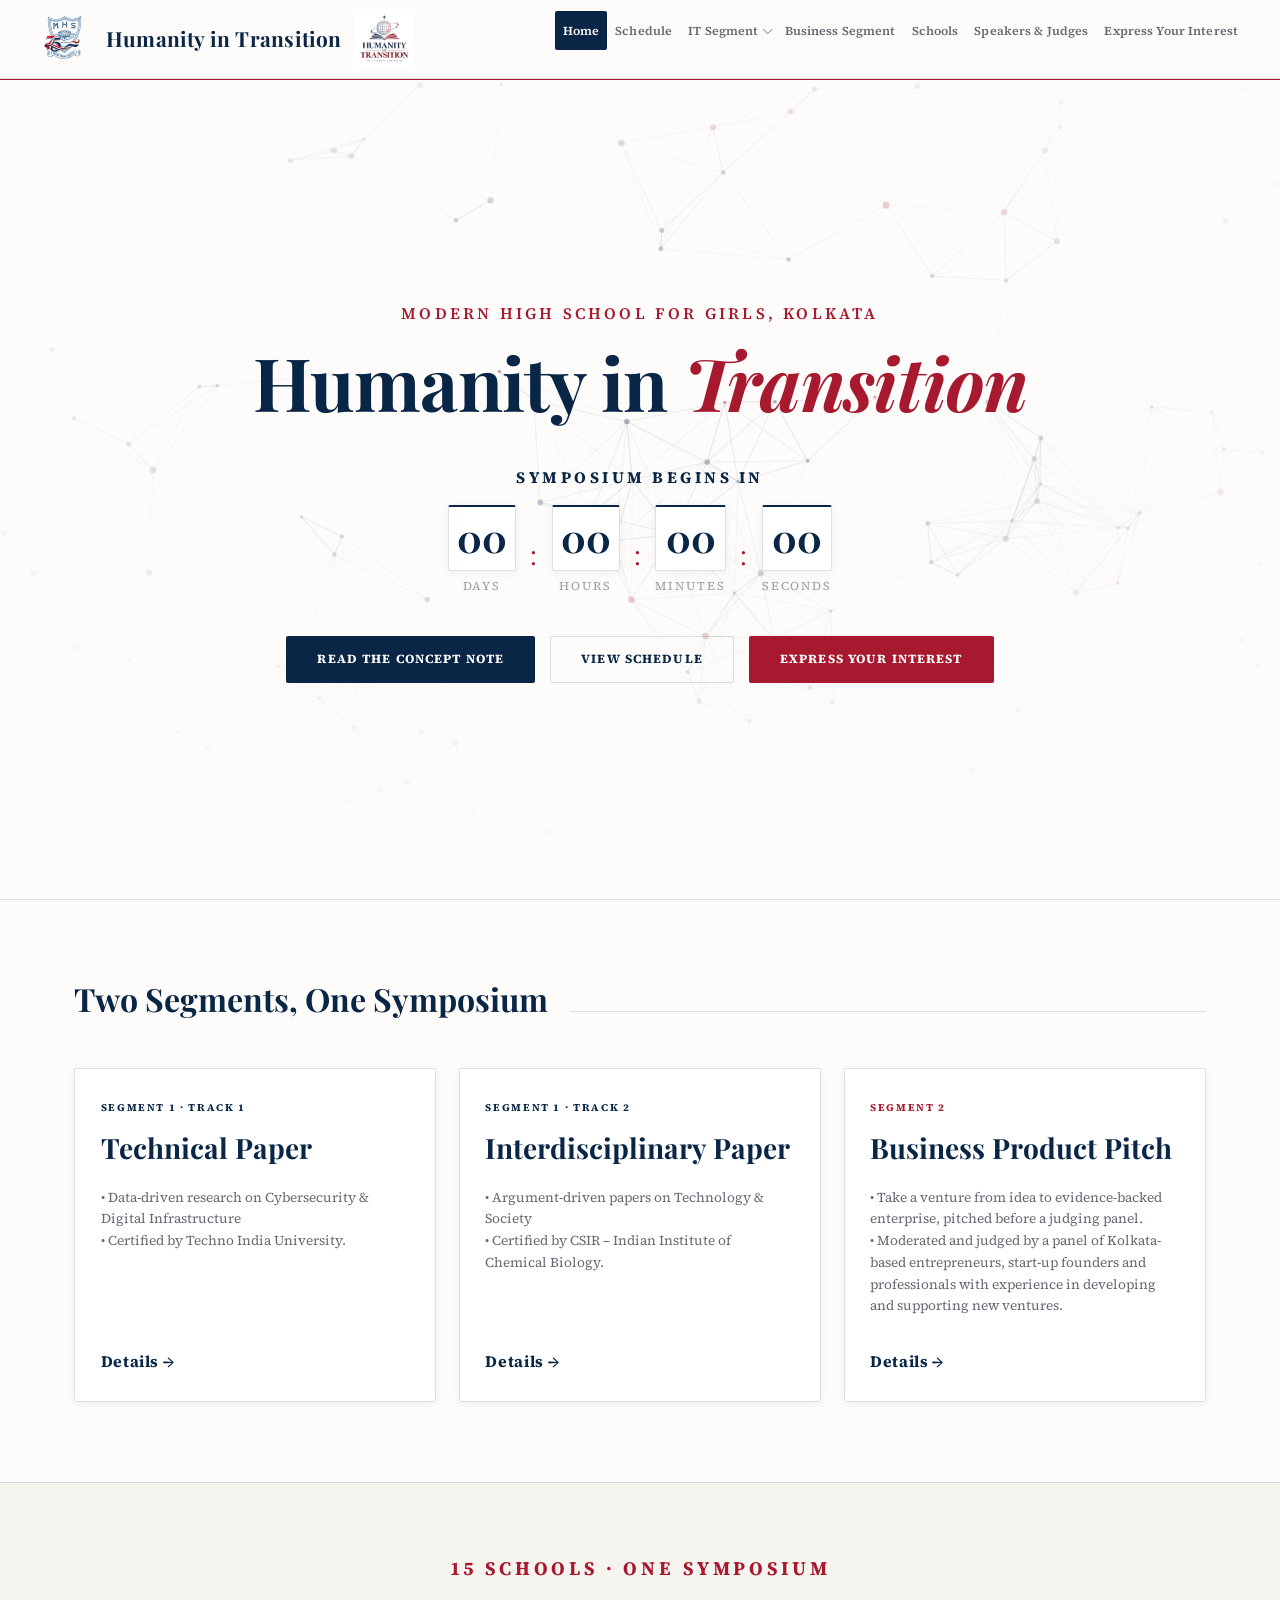
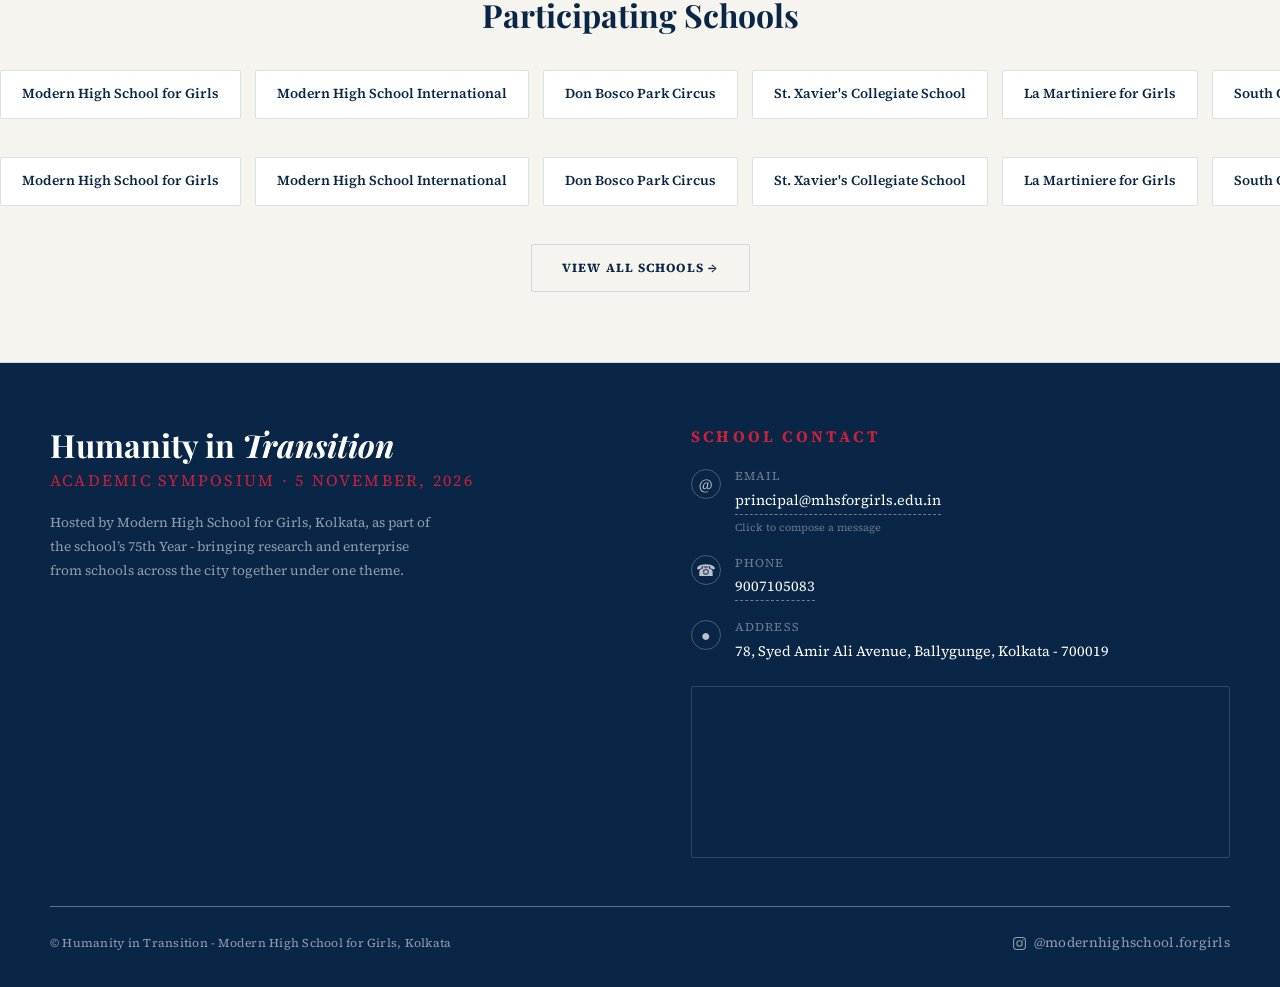
==== commit bc7eab30: "Add files via upload" ====
--- a/index.html
+++ b/index.html
@@ -146,13 +146,13 @@
           <div class="school-chip"><span class="chip-name">Modern High School International</span></div>
           <div class="school-chip"><span class="chip-name">Don Bosco Park Circus</span></div>
           <div class="school-chip"><span class="chip-name">St. Xavier's Collegiate School</span></div>
-          <div class="school-chip"><span class="chip-name">La Martiniere for Boys</span></div>
+          <!-- <div class="school-chip"><span class="chip-name">La Martiniere for Boys</span></div> -->
           <div class="school-chip"><span class="chip-name">La Martiniere for Girls</span></div>
-          <div class="school-chip"><span class="chip-name">The Heritage School</span></div>
+          <!-- <div class="school-chip"><span class="chip-name">The Heritage School</span></div> -->
           <div class="school-chip"><span class="chip-name">South City International School</span></div>
           <div class="school-chip"><span class="chip-name">Delhi Public School Ruby Park</span></div>
           <div class="school-chip"><span class="chip-name">Delhi Public School Newtown</span></div>
-          <div class="school-chip"><span class="chip-name">Garden High School</span></div>
+          <!-- <div class="school-chip"><span class="chip-name">Garden High School</span></div> -->
           <div class="school-chip"><span class="chip-name">Vivekananda Mission School</span></div>
           <div class="school-chip"><span class="chip-name">Mahadevi Birla World Academy</span></div>
           <!-- <div class="school-chip"><span class="chip-name">Sushila Birla Girls' School</span></div> -->
@@ -165,13 +165,13 @@
           <div class="school-chip"><span class="chip-name">Modern High School International</span></div>
           <div class="school-chip"><span class="chip-name">Don Bosco Park Circus</span></div>
           <div class="school-chip"><span class="chip-name">St. Xavier's Collegiate School</span></div>
-          <div class="school-chip"><span class="chip-name">La Martiniere for Boys</span></div>
+          <!-- <div class="school-chip"><span class="chip-name">La Martiniere for Boys</span></div> -->
           <div class="school-chip"><span class="chip-name">La Martiniere for Girls</span></div>
-          <div class="school-chip"><span class="chip-name">The Heritage School</span></div>
+          <!-- <div class="school-chip"><span class="chip-name">The Heritage School</span></div> -->
           <div class="school-chip"><span class="chip-name">South City International School</span></div>
           <div class="school-chip"><span class="chip-name">Delhi Public School Ruby Park</span></div>
           <div class="school-chip"><span class="chip-name">Delhi Public School Newtown</span></div>
-          <div class="school-chip"><span class="chip-name">Garden High School</span></div>
+          <!-- <div class="school-chip"><span class="chip-name">Garden High School</span></div> -->
           <div class="school-chip"><span class="chip-name">Vivekananda Mission School</span></div>
           <div class="school-chip"><span class="chip-name">Mahadevi Birla World Academy</span></div>
           <!-- <div class="school-chip"><span class="chip-name">Sushila Birla Girls' School</span></div> -->
